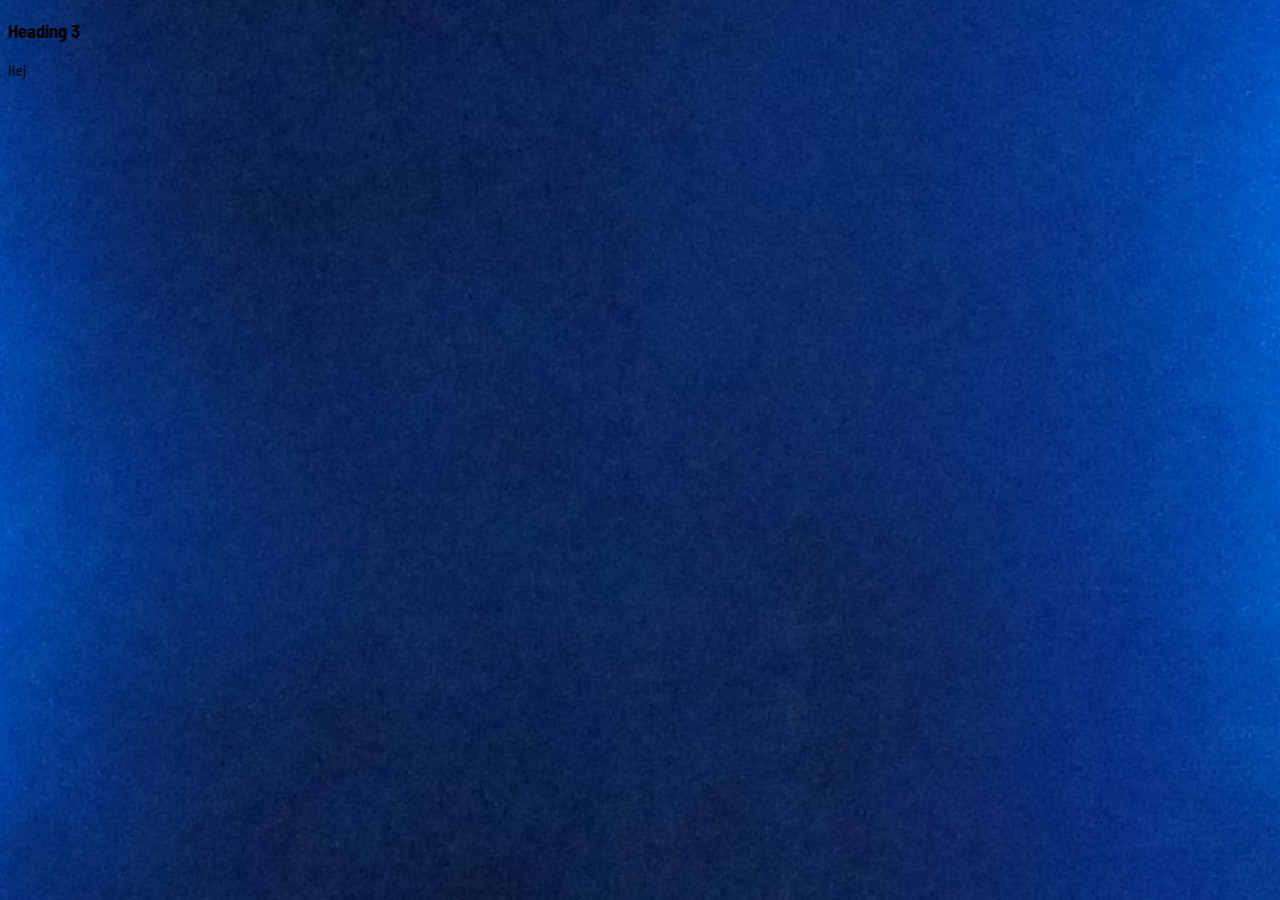
==== Index.html @ f5576ac7 "First Commit" ====
<!DOCTYPE html>
<html>
    <head>
        <meta charset="UTF-8">
        <title>Lana Del Rey</title>
        <link rel="stylesheet" href="styles.css">
    </head>
    <body>
        <h3>Heading 3</h3>
        <p>Hej</p>
    </body>
</html>
---- styles.css ----
/* Fonts */
/* Font-faces */
@font-face {
    font-family: "Bungee Shade";
    src: url(./Assets/Fonts/Bungee/BungeeShade-Regular.ttf);
}

@font-face {
    font-family: "Bungee outline";
    src: url(./Assets/Fonts/Bungee/BungeeShade-Regular.ttf);
}

@font-face {
    font-family: "Barlow condensed";
    src: url(./Assets/Fonts/Barlow/BarlowCondensed-Regular.ttf);
}

@font-face {
    font-family: "Barlow SeminCondensed";
    src: url(./Assets/Fonts/Barlow/BarlowSemiCondensed-Bold.ttf);
}
/* Font formatting */
h1 {
    font-family: "Bungee Shade";
}

h2 {
    font-family: "Bungee outline";
}

h3 {
    font-family: "Barlow SeminCondensed";
}

p {
    font-family: "Barlow condensed";
}

/* body elements */
body {
    background-image: url(./Assets/Images/bg.jpg);
}
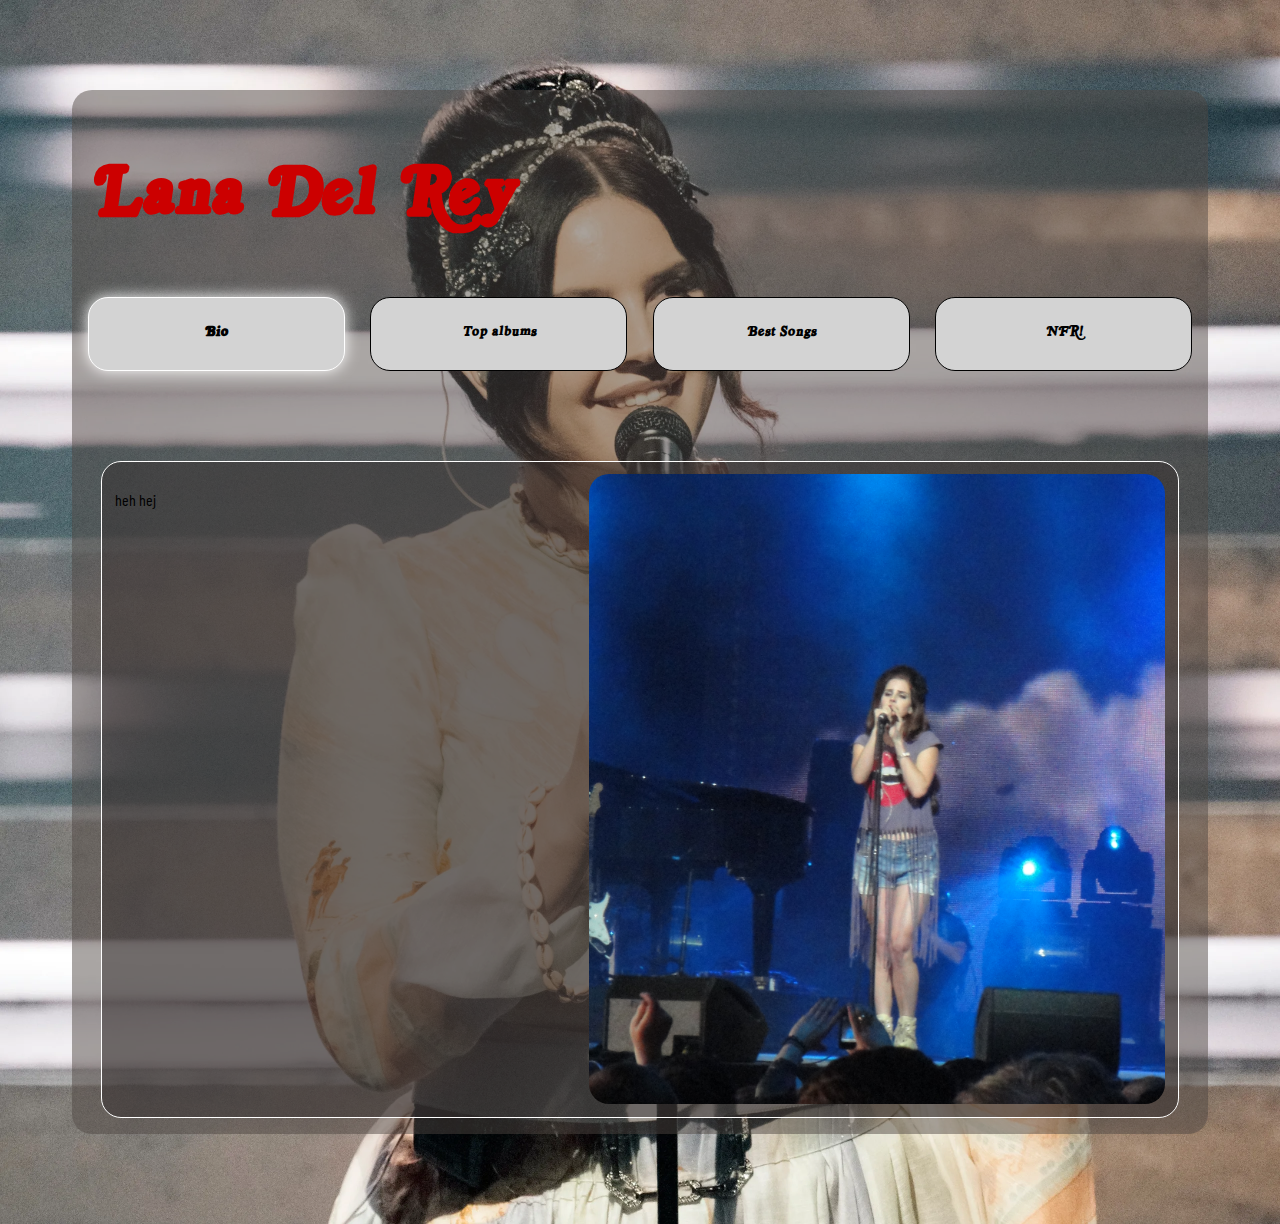
==== commit de142e59: "Images and containers added." ====
--- a/Index.html
+++ b/Index.html
@@ -6,7 +6,17 @@
         <link rel="stylesheet" href="styles.css">
     </head>
     <body>
-        <h3>Heading 3</h3>
-        <p>Hej</p>
+        <header> <h1> Lana Del Rey</h1>
+        <div class="navparent">
+            <a href="Index.html"><div id="activebutton">Bio</div></a>
+            <a href="google.com"><nav>Top albums</nav></a>
+            <a href=""><nav>Best Songs</nav></a>
+            <a href=""><nav>NFR!</nav></a>
+        </div>
+        <main> 
+            <p> heh hej</p>
+            <img class="imgcontainer" src="./Assets/Images/bg.jpg">
+        </main>
+    </header>
     </body>
 </html>--- a/styles.css
+++ b/styles.css
@@ -1,8 +1,8 @@
 /* Fonts */
 /* Font-faces */
 @font-face {
-    font-family: "Bungee Shade";
-    src: url(./Assets/Fonts/Bungee/BungeeShade-Regular.ttf);
+   font-family: "Royal Acid";
+   src: url(./Assets/Fonts/RoyalAcid/Royalacid.ttf); 
 }
 
 @font-face {
@@ -19,9 +19,13 @@
     font-family: "Barlow SeminCondensed";
     src: url(./Assets/Fonts/Barlow/BarlowSemiCondensed-Bold.ttf);
 }
+
 /* Font formatting */
 h1 {
-    font-family: "Bungee Shade";
+    font-family: "Royal Acid";
+    font-size: 75px;
+    color: #CC0000;
+    display: block;
 }
 
 h2 {
@@ -38,5 +42,90 @@
 
 /* body elements */
 body {
-    background-image: url(./Assets/Images/bg.jpg);
+    background-image: url(./Assets/Images/bg2.webp);
+    background-size: cover;
+}
+
+header {
+    
+    background-color: rgba(79, 70, 67, 0.483);
+    margin: 10vh 5vw;
+    border-radius: 20px;
+    padding: 1rem;
+}
+
+/* Navigationsfält */
+.navparent {
+    display: grid;
+    grid-auto-flow: column;
+    grid-auto-columns: 1fr;
+    gap: 2vw;
+}
+
+nav {
+    background-color: lightgrey;
+    padding: 2vw;
+    border-radius:20px;
+    border:1px solid black;
+    text-align: center;
+    font-family: "Royal Acid";
+    font-size: 1rem;
+    margin-bottom: 10vh;
+}
+
+#activebutton {
+    background-color: lightgrey;
+    padding: 2vw;
+    border-radius:20px;
+    border:1px solid white;
+    text-align: center;  
+    font-weight: bold;
+    box-shadow: 0 0 15px white;
+    font-family: "Royal Acid";
+    font-size: 1rem;   
+}
+
+main {
+    margin: 0 1vw;
+    background-color: rgba(49, 44, 43, 0.483);
+    padding: 1vw;
+    border: 1px solid white;
+    border-radius: 20px;
+    display: grid;
+    grid-template-columns:  2fr 1fr;
+    grid-auto-flow: column;
+}
+
+a {
+    text-decoration: none;
+    color: black;
+}
+
+/* containers */
+.imgcontainer {
+    height: 70vh;
+    width: 45vw;
+    border-radius: 20px;;
+    display: grid;
+    justify-content: right;
+    object-fit: cover;
+}
+
+/* Hover */ 
+nav:hover {
+    background-color: black;
+    color: white;
+}
+
+.imgcontainer:hover {
+    content: url(./Assets/Images/bg2.webp);
+    
+}
+
+/* Media queries */
+@media (max-width:500px) {
+    body {
+        background-image: url(./Assets/Images/bg.jpg);
+        background-size: cover;
+    }
 }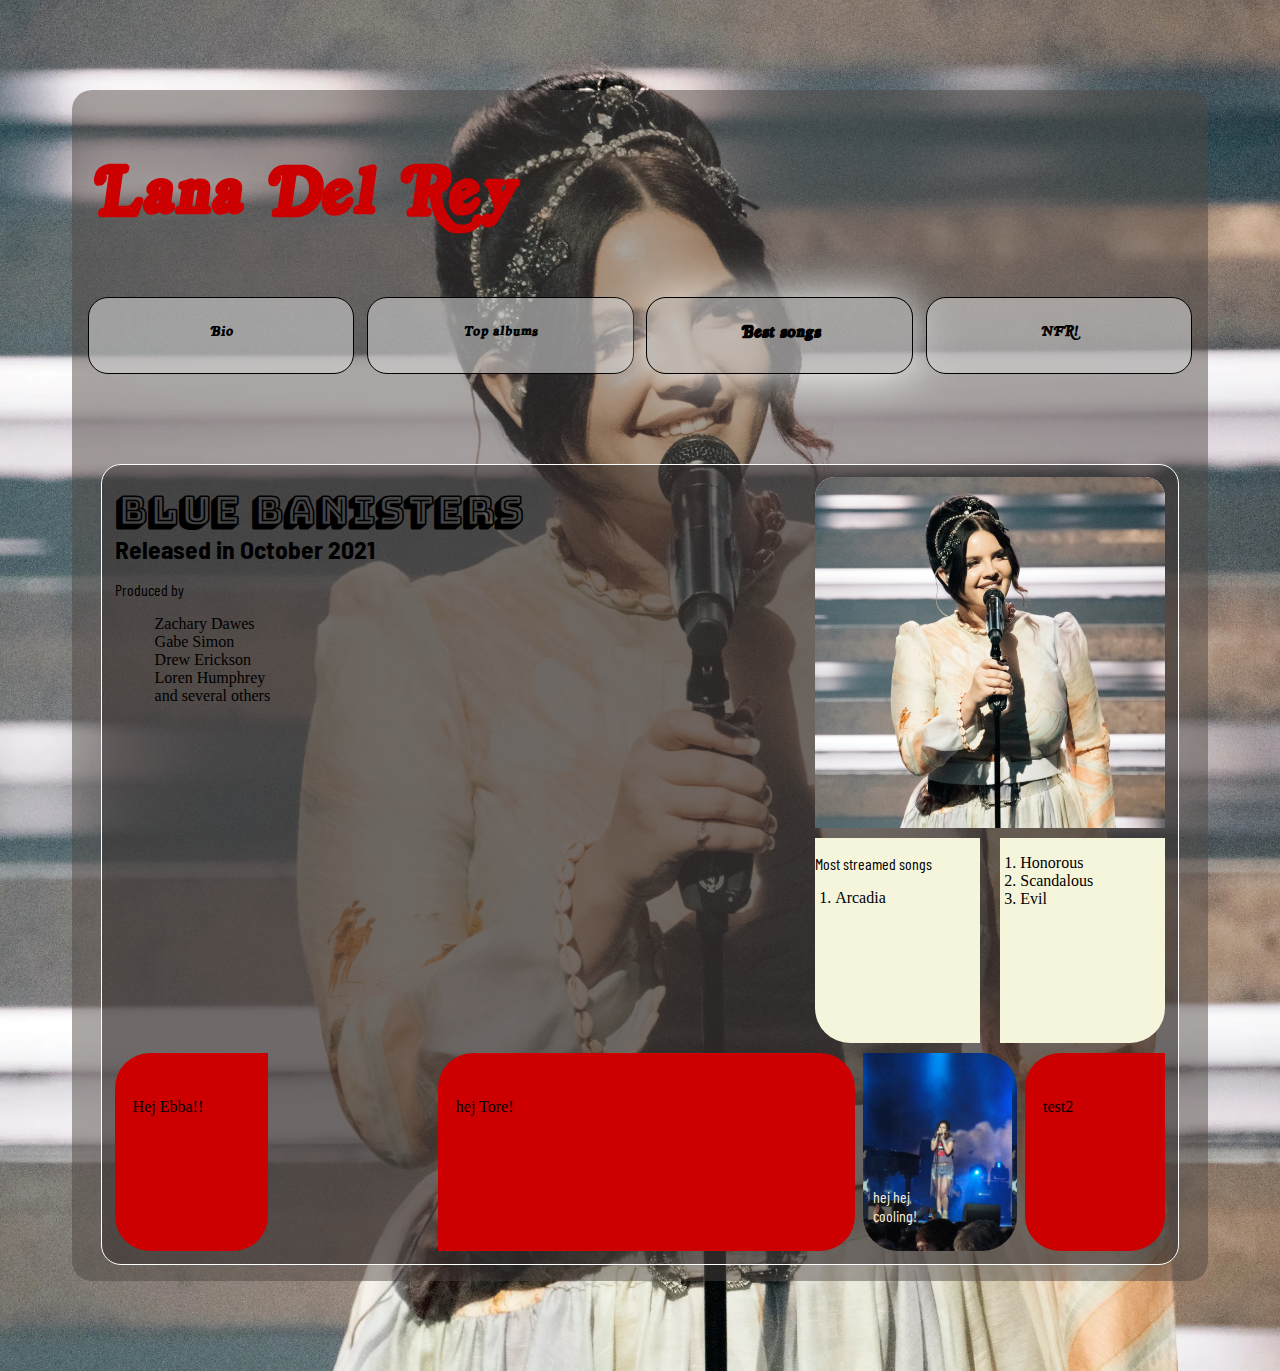
==== commit 357089ca: "v0.2" ====
--- a/Index.html
+++ b/Index.html
@@ -7,15 +7,50 @@
     </head>
     <body>
         <header> <h1> Lana Del Rey</h1>
-        <div class="navparent">
-            <a href="Index.html"><div id="activebutton">Bio</div></a>
-            <a href="google.com"><nav>Top albums</nav></a>
-            <a href=""><nav>Best Songs</nav></a>
-            <a href=""><nav>NFR!</nav></a>
-        </div>
+        <nav>
+            <a href="Index.html">Bio</a>
+            <a href="google.com">Top albums</a>
+            <div>Best songs</div>
+            <a href="">NFR!</a>
+        </nav>
         <main> 
-            <p> heh hej</p>
-            <img class="imgcontainer" src="./Assets/Images/bg.jpg">
+            <article>
+                <div>
+                    <h2>BLUE BANISTERS</h2>
+                    <h3>Released in October 2021</h3>
+                    <p>Produced by
+                        <ul>
+                            <li>Zachary Dawes</li>
+                            <li>Gabe Simon</li>
+                            <li>Drew Erickson</li>
+                            <li>Loren Humphrey</li>
+                            <li>and several others</li>
+                        </ul>
+                    </p>
+                </div>
+                <img src="./Assets/Images/BB_cover.webp" alt="Cover art for blue banisters">
+                <img src="./Assets/Images/bg2.webp" alt="Lana Del Ret">
+                <div><p>Most streamed songs</p>
+                    <ol>
+                        <li>Arcadia</li>
+                    </ol>
+                </div>
+                <div>
+                    <ol>
+                        <li>Honorous</li>
+                        <li>Scandalous</li>
+                        <li>Evil</li>
+                    </ol>
+                </div>
+            </article>
+            <aside>
+                <div>Hej Ebba!!</div>
+                <div>hej Tore!</div>
+                <div>
+                    <div><p>hej hej </br> cooling!</p></div>
+                </div>
+                <div>test2</div>
+            </aside>
         </main>
     </header>
     </body>
--- a/styles.css
+++ b/styles.css
@@ -1,3 +1,6 @@
+* {
+    box-sizing: border-box;
+}
 /* Fonts */
 /* Font-faces */
 @font-face {
@@ -25,26 +28,35 @@
     font-family: "Royal Acid";
     font-size: 75px;
     color: #CC0000;
-    display: block;
 }
 
 h2 {
     font-family: "Bungee outline";
+    font-size: 3vw;
+    margin:0;
 }
 
 h3 {
     font-family: "Barlow SeminCondensed";
+    margin: 0;
+    font-size: 2vw;
 }
 
 p {
     font-family: "Barlow condensed";
+    font-size: 1,5vw;
 }
 
 /* body elements */
+a {
+    text-decoration: none;
+    color: black;
+}
+
 body {
     background-image: url(./Assets/Images/bg2.webp);
     background-size: cover;
-}
+    }
 
 header {
     
@@ -53,17 +65,15 @@
     border-radius: 20px;
     padding: 1rem;
 }
-
 /* Navigationsfält */
-.navparent {
-    display: grid;
-    grid-auto-flow: column;
-    grid-auto-columns: 1fr;
-    gap: 2vw;
-}
-
 nav {
-    background-color: lightgrey;
+    display: flex;
+    gap: 1vw;
+}
+
+nav a {
+    flex: 1 0 0;
+    background-color: rgba(211, 211, 211, 0.58);
     padding: 2vw;
     border-radius:20px;
     border:1px solid black;
@@ -71,55 +81,152 @@
     font-family: "Royal Acid";
     font-size: 1rem;
     margin-bottom: 10vh;
-}
-
-#activebutton {
-    background-color: lightgrey;
+} 
+
+nav div {
+    box-shadow: 0 0 50px white;
+    flex: 1 0 0;
+    background-color: rgba(211, 211, 211, 0.58);
     padding: 2vw;
     border-radius:20px;
-    border:1px solid white;
-    text-align: center;  
-    font-weight: bold;
-    box-shadow: 0 0 15px white;
+    border:1px solid black;
+    text-align: center;
     font-family: "Royal Acid";
-    font-size: 1rem;   
-}
-
+    font-size: 1.2em;
+    font-weight: bolder;
+    margin-bottom: 10vh;
+}
+/* Main */
 main {
     margin: 0 1vw;
     background-color: rgba(49, 44, 43, 0.483);
     padding: 1vw;
     border: 1px solid white;
     border-radius: 20px;
+    
+}
+
+article {
     display: grid;
-    grid-template-columns:  2fr 1fr;
-    grid-auto-flow: column;
-}
-
-a {
-    text-decoration: none;
-    color: black;
-}
-
-/* containers */
-.imgcontainer {
-    height: 70vh;
-    width: 45vw;
-    border-radius: 20px;;
+    grid-template-columns: repeat(12, 1fr);
+    grid-template-rows: 1fr 25vh;
+}
+
+
+article img {
+    border-radius: 20px 20px 0px 0px;
+    grid-row-start: 1;
+    grid-column: 9 / span 4 ;
+    width: 100%;
+
+    transition: opacity 0.5s ease-in-out;
+}
+
+article img:hover {
+    opacity: 0;
+}
+
+article div:nth-of-type(1) {
+    grid-row: 1;
+    grid-column: 1 / 8;
+    padding-top: 10px;
+    list-style: none;
+}
+
+article div:nth-of-type(1) li{
+    list-style: none;
+}
+
+
+article div:nth-of-type(2) {
+    background-color: beige;
+    grid-row: 2;
+    grid-column: 9 / span 2;
+    border-radius: 0px 0px 0px 35px;
+    margin-top: 10px;
+    margin-right: 10px;
+    margin-bottom: 10px;
+}
+
+article div:nth-of-type(3) {
+    background-color: beige;
+    grid-row: 2;
+    grid-column: 11/14;
+    margin-top: 10px;
+    border-radius: 0px 0px 35px 0px;
+    margin-left: 10px;
+    margin-bottom: 10px;
+}
+
+article div:nth-of-type(5) {
+    background-color: orange;
+    grid-row: 3;
+    grid-column: 1 / span 2;
+    border-radius: 0 35px 35px 35px;
+    
+}
+
+article ol {
+    padding-left: 20px;
+    display:block;
+    overflow: hidden;
+}
+
+/* Aside */
+Aside {
     display: grid;
-    justify-content: right;
-    object-fit: cover;
+    grid-template-rows: 22vh;
+    grid-template-columns: 12vw 12vw 20vw 12vw 12vw;
+    grid-gap: 8px;
+}
+
+aside div {
+    padding: 5vh 2vh;
+    overflow: hidden;
+}
+
+/* aside */
+aside>div{
+    grid-column: 1;
+    background-color: #CC0000;
+    border-radius: 35px 0 35px 35px;
+}
+
+aside>div>div {
+    padding:0;
+    overflow: hidden;
+}
+
+aside div:nth-of-type(2) {
+    grid-column: 3 / span 2;
+    background-color: #CC0000;
+    border-radius: 35px 35px 35px 0;
+}
+
+aside div:nth-child(3) {
+    grid-column: 5;
+    background-image: url(./Assets/Images/bg.jpg);
+    background-size: contain;
+    border-radius: 0 35px 35px 35px;
+    color: antiquewhite;
+    display: flex;
+    padding: 10px;
+}
+
+aside div div {
+    align-self: flex-end;
+}
+
+aside div:nth-child(4) {
+    grid-column: 6;
+    background-color: #CC0000;
 }
 
 /* Hover */ 
-nav:hover {
+
+nav a:hover {
     background-color: black;
     color: white;
-}
-
-.imgcontainer:hover {
-    content: url(./Assets/Images/bg2.webp);
-    
 }
 
 /* Media queries */
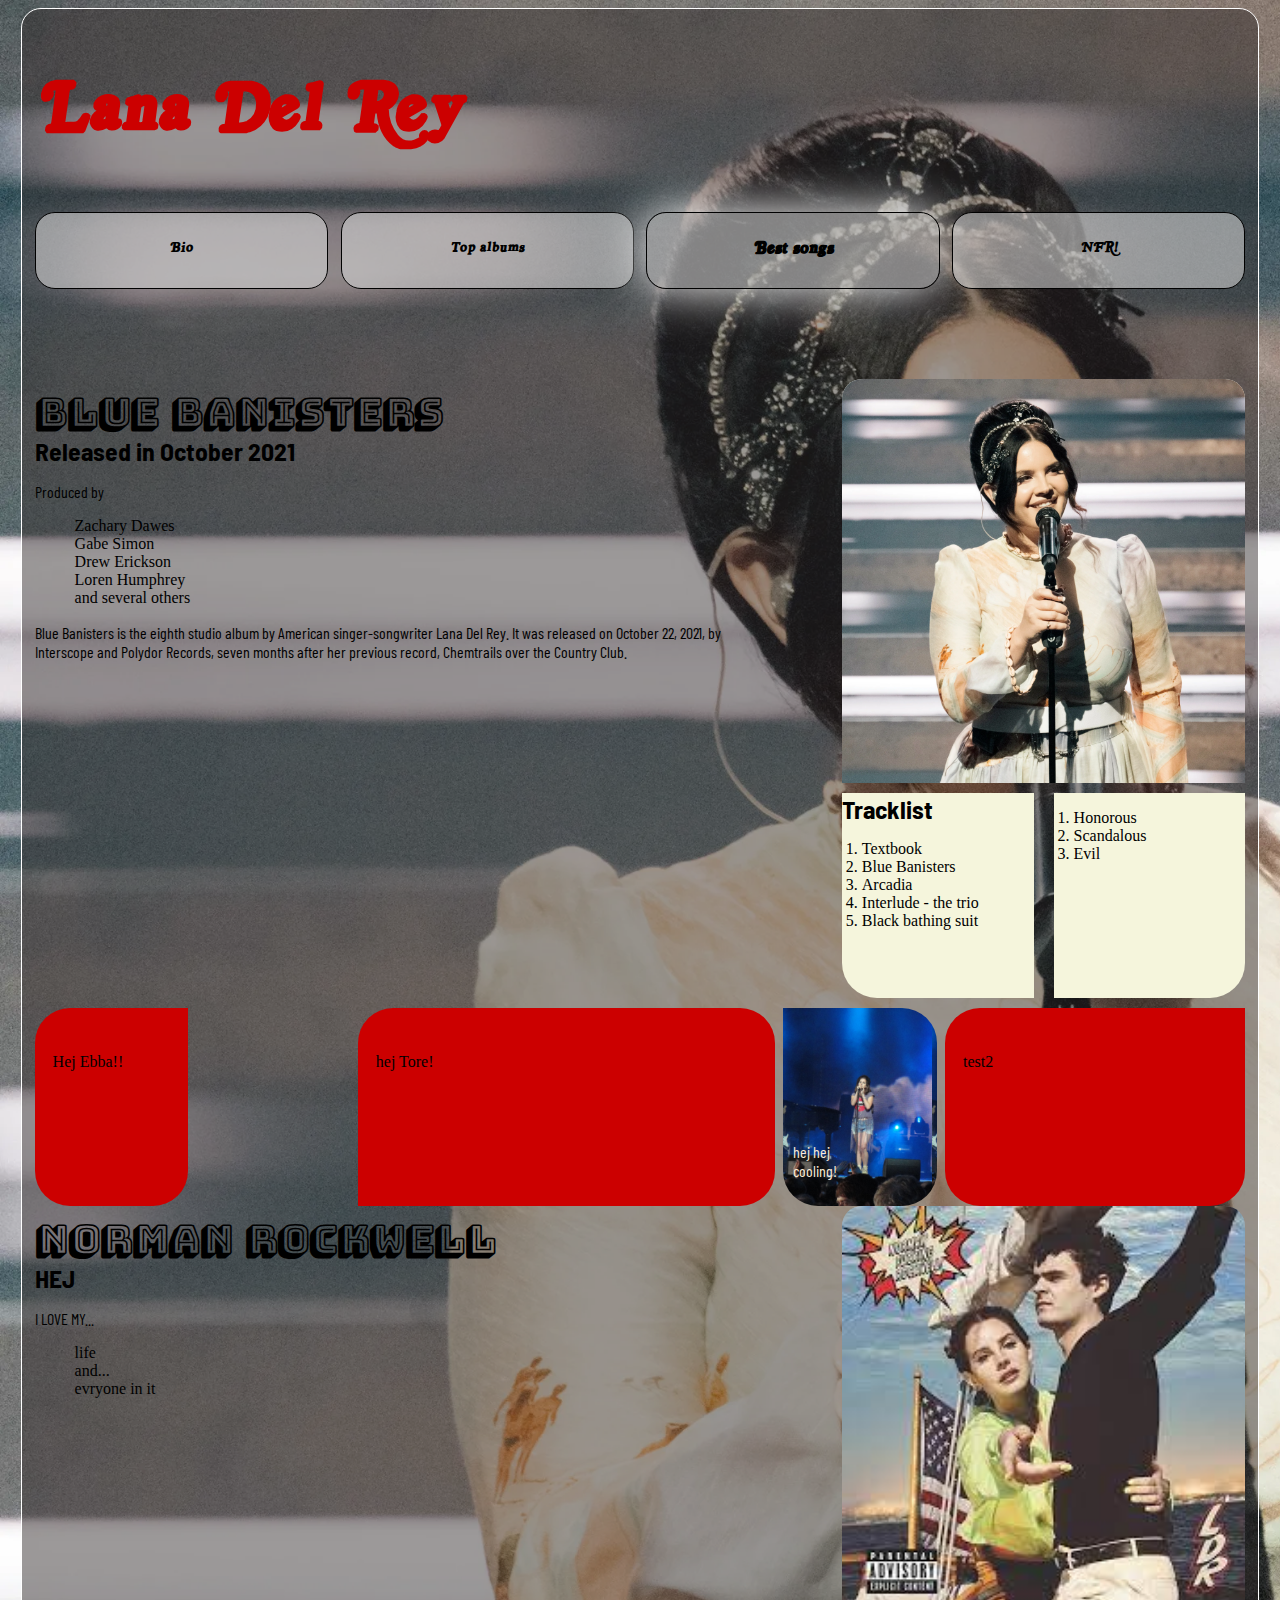
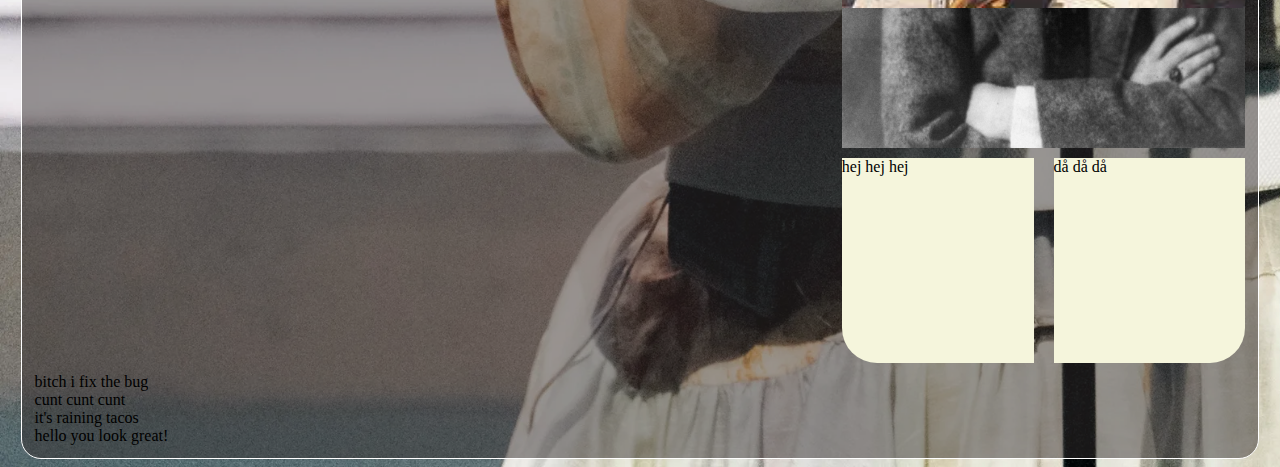
==== commit 44f0b397: "v0.3" ====
--- a/Index.html
+++ b/Index.html
@@ -6,19 +6,19 @@
         <link rel="stylesheet" href="styles.css">
     </head>
     <body>
-        <header> <h1> Lana Del Rey</h1>
+        <main> <h1> Lana Del Rey</h1>
         <nav>
             <a href="Index.html">Bio</a>
             <a href="google.com">Top albums</a>
             <div>Best songs</div>
             <a href="">NFR!</a>
         </nav>
-        <main> 
+        <div class="container"> 
             <article>
                 <div>
                     <h2>BLUE BANISTERS</h2>
                     <h3>Released in October 2021</h3>
-                    <p>Produced by
+                    <p>Produced by</p>
                         <ul>
                             <li>Zachary Dawes</li>
                             <li>Gabe Simon</li>
@@ -26,16 +26,20 @@
                             <li>Loren Humphrey</li>
                             <li>and several others</li>
                         </ul>
-                    </p>
+                    <p>Blue Banisters is the eighth studio album by American singer-songwriter Lana Del Rey. It was released on October 22, 2021, by Interscope and Polydor Records, seven months after her previous record, Chemtrails over the Country Club. </p>
                 </div>
                 <img src="./Assets/Images/BB_cover.webp" alt="Cover art for blue banisters">
                 <img src="./Assets/Images/bg2.webp" alt="Lana Del Ret">
-                <div><p>Most streamed songs</p>
+                <div class="beige"><h3>Tracklist</h3>
                     <ol>
+                        <li>Textbook</li>
+                        <li>Blue Banisters</li>
                         <li>Arcadia</li>
+                        <li>Interlude - the trio</li>
+                        <li>Black bathing suit</li>
                     </ol>
                 </div>
-                <div>
+                <div class="beige">
                     <ol>
                         <li>Honorous</li>
                         <li>Scandalous</li>
@@ -44,14 +48,39 @@
                 </div>
             </article>
             <aside>
-                <div>Hej Ebba!!</div>
-                <div>hej Tore!</div>
+                <div class="red">Hej Ebba!!</div>
+                <div class="red">hej Tore!</div>
                 <div>
                     <div><p>hej hej </br> cooling!</p></div>
                 </div>
-                <div>test2</div>
+                <div class="red">test2</div>
             </aside>
+        </div>
+                <div class="container">
+                    <article>
+                            <div>
+                                <h2>Norman Rockwell</h2>
+                                <h3>HEJ</h3>
+                                <p>I LOVE MY...</p>
+                                <ul>
+                                    <li>life</li>
+                                    <li>and...</li>
+                                    <li>evryone in it</li>
+                                </ul>
+                            </div> 
+                            <img src="./Assets/Images/norman rockwell.jpg" alt="norman rockwell">
+                            <img src="./Assets/Images/NFR.jpg" alt="Norman fucking Rockwell cover art">
+                            <div class="red">hej hej hej</div>
+                            <div class="beige">då då då</div>
+                    </article>
+                    <div id="second">
+                        <div class="red">bitch i fix the bug</div>
+                        <div class="orange">cunt cunt cunt</div>
+                        <div class="red">it's raining tacos</div>
+                        <div class="orange">hello you look great!</div>
+                    </div>
+                </div>
+             </div>
         </main>
-    </header>
     </body>
 </html>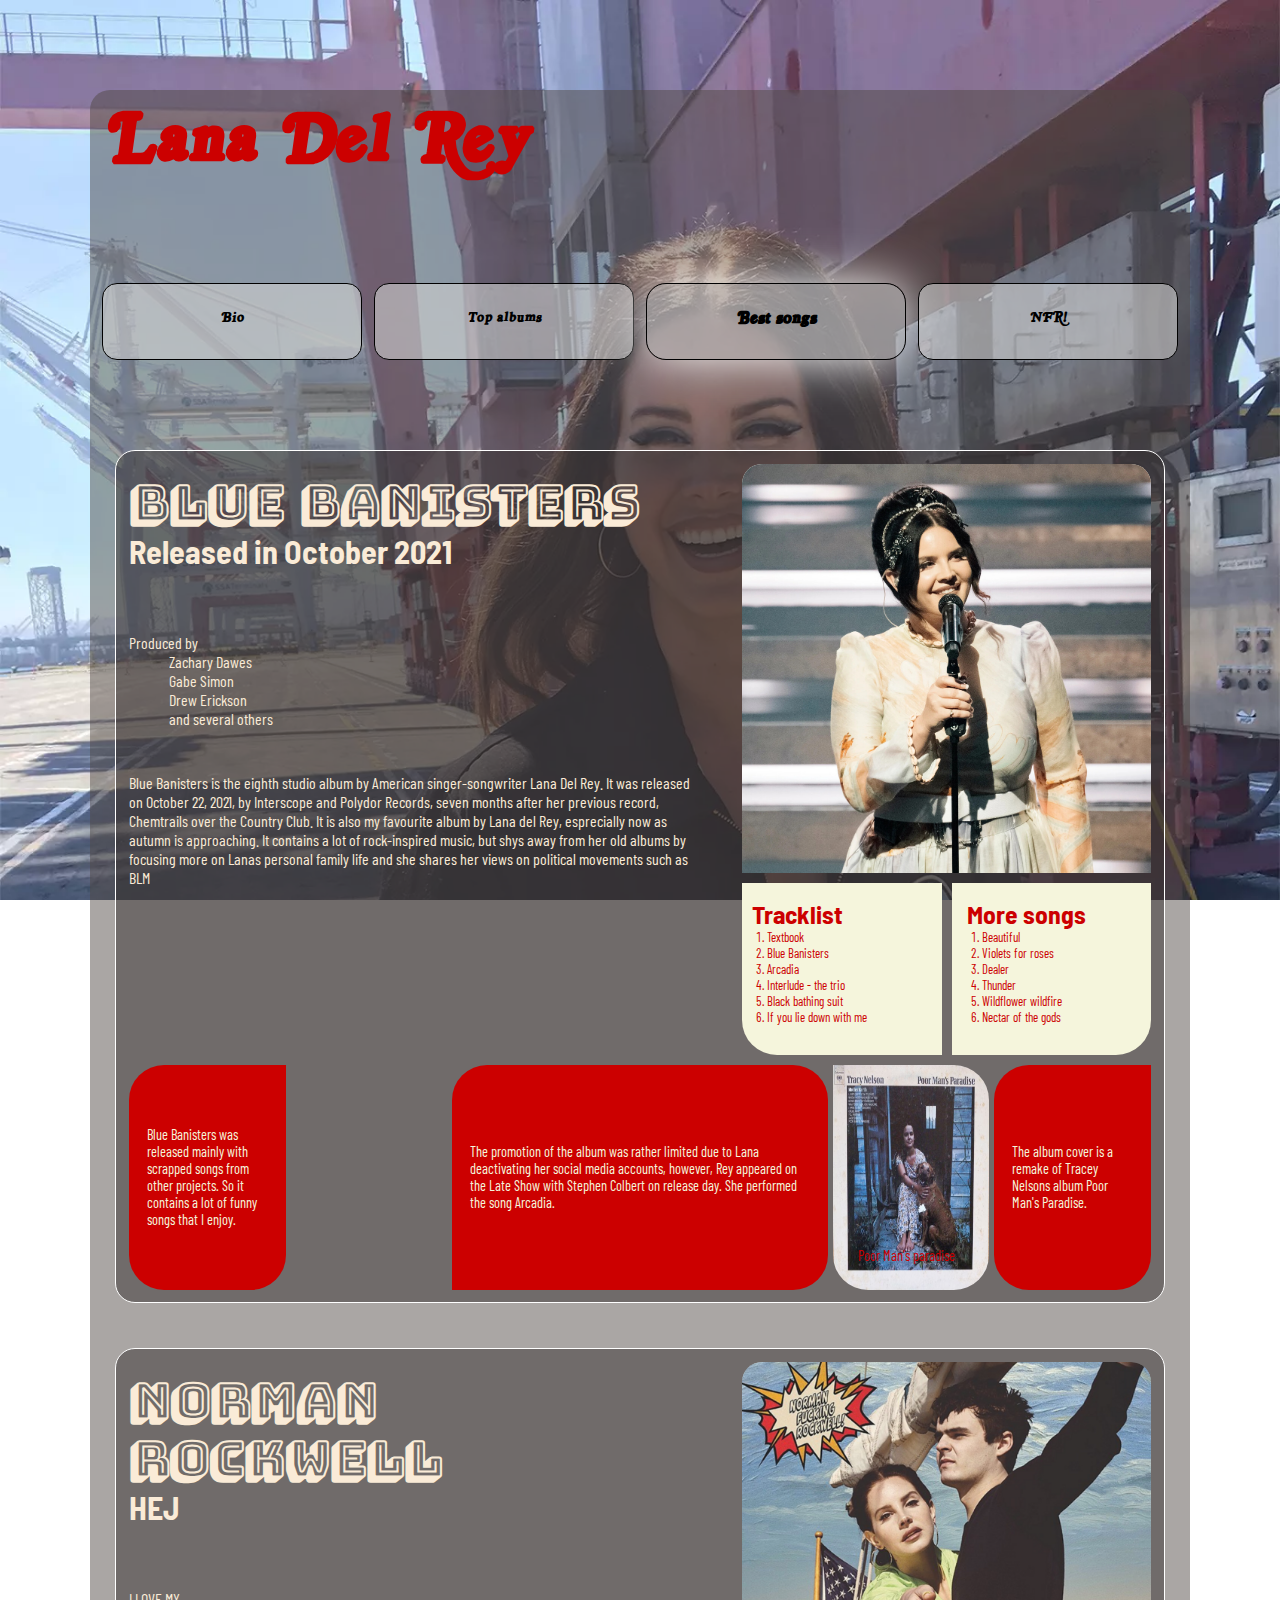
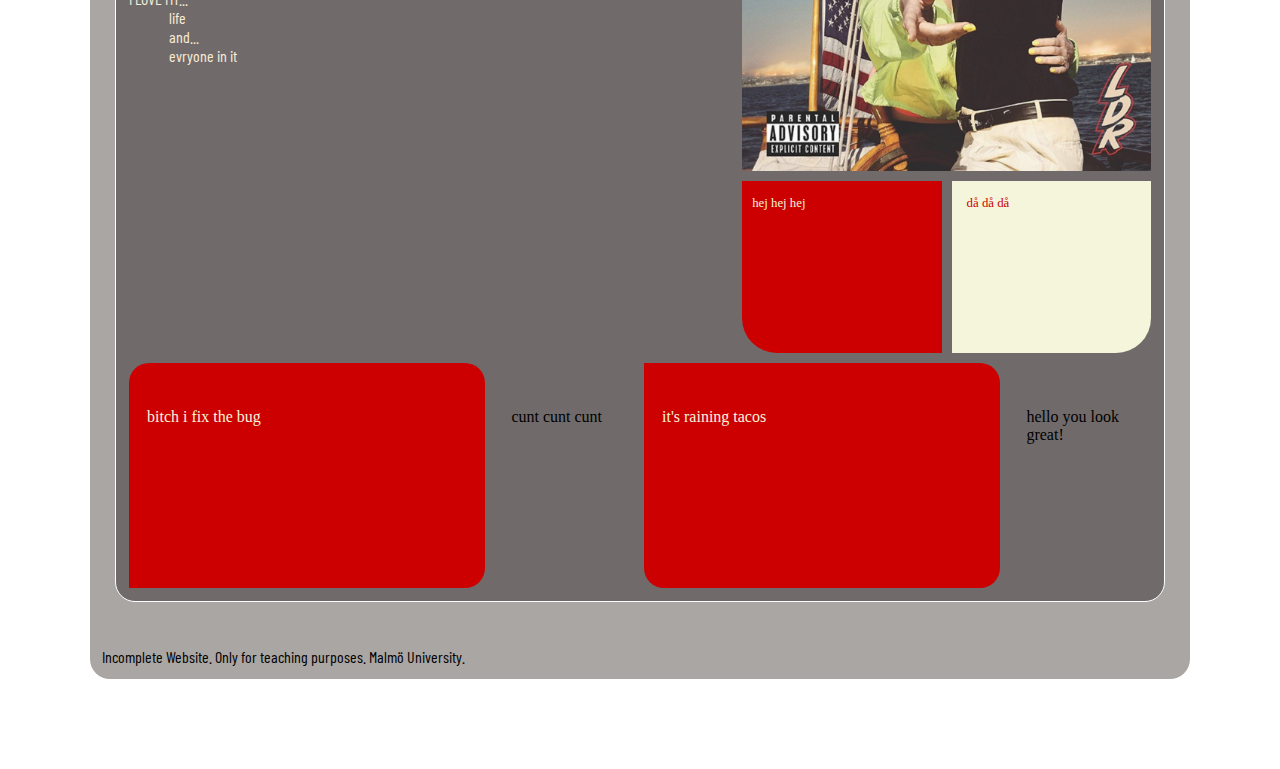
==== commit 3e7d3dac: "v0.4" ====
--- a/Index.html
+++ b/Index.html
@@ -3,7 +3,10 @@
     <head>
         <meta charset="UTF-8">
         <title>Lana Del Rey</title>
-        <link rel="stylesheet" href="styles.css">
+        <link rel="stylesheet" href="common.css">
+        <link rel="stylesheet" href="desktop.css" media="(min-width: 501px)">
+        <link rel="stylesheet" href="mobile.css" media="(max-width:500px)">
+       
     </head>
     <body>
         <main> <h1> Lana Del Rey</h1>
@@ -23,13 +26,12 @@
                             <li>Zachary Dawes</li>
                             <li>Gabe Simon</li>
                             <li>Drew Erickson</li>
-                            <li>Loren Humphrey</li>
                             <li>and several others</li>
                         </ul>
-                    <p>Blue Banisters is the eighth studio album by American singer-songwriter Lana Del Rey. It was released on October 22, 2021, by Interscope and Polydor Records, seven months after her previous record, Chemtrails over the Country Club. </p>
+                    <p>Blue Banisters is the eighth studio album by American singer-songwriter Lana Del Rey. It was released on October 22, 2021, by Interscope and Polydor Records, seven months after her previous record, Chemtrails over the Country Club. It is also my favourite album by Lana del Rey, esprecially now as autumn is approaching. It contains a lot of rock-inspired music, but shys away from her old albums by focusing more on Lanas personal family life and she shares her views on political movements such as BLM</p>
                 </div>
-                <img src="./Assets/Images/BB_cover.webp" alt="Cover art for blue banisters">
-                <img src="./Assets/Images/bg2.webp" alt="Lana Del Ret">
+                <img src="./Assets/Images/Croppedbb.jpg" alt="Cover art for blue banisters">
+                <img src="./Assets/Images/Croppedbg2(1).jpg" alt="Lana Del Ret">
                 <div class="beige"><h3>Tracklist</h3>
                     <ol>
                         <li>Textbook</li>
@@ -37,41 +39,44 @@
                         <li>Arcadia</li>
                         <li>Interlude - the trio</li>
                         <li>Black bathing suit</li>
+                        <li>If you lie down with me</li>
                     </ol>
                 </div>
                 <div class="beige">
+                    <h3>More songs</h3>
                     <ol>
-                        <li>Honorous</li>
-                        <li>Scandalous</li>
-                        <li>Evil</li>
+                       <li>Beautiful</li>
+                       <li>Violets for roses</li>
+                       <li>Dealer</li>
+                       <li>Thunder</li>
+                       <li>Wildflower wildfire</li>
+                       <li>Nectar of the gods</li>
                     </ol>
                 </div>
             </article>
             <aside>
-                <div class="red">Hej Ebba!!</div>
-                <div class="red">hej Tore!</div>
-                <div>
-                    <div><p>hej hej </br> cooling!</p></div>
-                </div>
-                <div class="red">test2</div>
+                <div class="red"><p>Blue Banisters was released mainly with scrapped songs from other projects. So it contains a lot of funny songs that I enjoy.</p></div>
+                <div class="red"><p>The promotion of the album was rather limited due to Lana deactivating her social media accounts, however, Rey appeared on the Late Show with Stephen Colbert on release day. She performed the song Arcadia.</p></div>
+                <div><p>Poor Man's paradise</p></div>
+                <div class="red"><p>The album cover is a remake of Tracey Nelsons album Poor Man's Paradise.</p></div>
             </aside>
         </div>
-                <div class="container">
-                    <article>
-                            <div>
-                                <h2>Norman Rockwell</h2>
-                                <h3>HEJ</h3>
-                                <p>I LOVE MY...</p>
-                                <ul>
-                                    <li>life</li>
-                                    <li>and...</li>
-                                    <li>evryone in it</li>
-                                </ul>
-                            </div> 
-                            <img src="./Assets/Images/norman rockwell.jpg" alt="norman rockwell">
-                            <img src="./Assets/Images/NFR.jpg" alt="Norman fucking Rockwell cover art">
-                            <div class="red">hej hej hej</div>
-                            <div class="beige">då då då</div>
+             <div class="container">
+                 <article>
+                        <div>
+                            <h2>Norman Rockwell</h2>
+                            <h3>HEJ</h3>
+                            <p>I LOVE MY...</p>
+                            <ul>
+                                <li>life</li>
+                                <li>and...</li>
+                                <li>evryone in it</li>
+                            </ul>
+                        </div> 
+                        <img src="./Assets/Images/Cropped_Image.png" alt="norman rockwell">
+                        <img src="./Assets/Images/nfr(1).png" alt="Norman fucking Rockwell cover art">
+                        <div class="red">hej hej hej</div>
+                        <div class="beige">då då då</div>
                     </article>
                     <div id="second">
                         <div class="red">bitch i fix the bug</div>
@@ -81,6 +86,7 @@
                     </div>
                 </div>
              </div>
+             <p>Incomplete Website. Only for teaching purposes. Malmö University.</p>
         </main>
     </body>
 </html>--- a/common.css
+++ b/common.css
@@ -0,0 +1,127 @@
+* {
+    box-sizing: border-box;
+    margin: 0;
+}
+@font-face {
+    font-family: "Royal Acid";
+    src: url(./Assets/Fonts/RoyalAcid/Royalacid.ttf); 
+ }
+ 
+ @font-face {
+     font-family: "Bungee outline";
+     src: url(./Assets/Fonts/Bungee/BungeeShade-Regular.ttf);
+ }
+ 
+ @font-face {
+     font-family: "Barlow condensed";
+     src: url(./Assets/Fonts/Barlow/BarlowCondensed-Regular.ttf);
+ }
+ 
+ @font-face {
+     font-family: "Barlow SeminCondensed";
+     src: url(./Assets/Fonts/Barlow/BarlowSemiCondensed-Bold.ttf);
+ }
+ 
+a {
+    text-decoration: none;
+    color: black;
+}
+
+
+aside div p {
+    font-size: 0.9rem;
+}
+
+aside div:nth-of-type(3) p{
+    align-self: end;
+    color:#CC0000;
+}
+
+aside div:nth-of-type(3) {
+    padding: 2vw;
+}
+
+nav {
+    display: flex;
+    gap: 1vw;
+}
+
+nav a {
+    flex: 1 0 0;
+    background-color: rgba(211, 211, 211, 0.58);
+    padding: 2vw;
+    border-radius:15px;
+    border:1px solid black;
+    text-align: center;
+    font-family: "Royal Acid";
+    font-size: 1rem;
+    margin-bottom: 10vh;
+} 
+
+nav a:hover {
+    background-color: black;
+    color: white;
+}
+
+nav div {
+    box-shadow: 0 0 50px white;
+    flex: 1 0 0;
+    background-color: rgba(211, 211, 211, 0.58);
+    padding: 2vw;
+    border-radius:20px;
+    border:1px solid black;
+    text-align: center;
+    font-family: "Royal Acid";
+    font-size: 1.2em;
+    font-weight: bolder;
+    margin-bottom: 10vh;
+}
+
+h1 {
+    margin-top: 0;
+    margin-bottom: 10vh;
+    font-family: "Royal Acid";
+    font-size: 75px;
+    color: #CC0000;
+}
+
+h2 {
+    font-family: "Bungee outline";
+    font-size: 300%;
+    margin:0;
+    color:antiquewhite;
+}
+
+h3 {
+    font-family: "Barlow SeminCondensed";
+    margin: 0;
+    font-size: 2vw;
+    color:antiquewhite;
+}
+
+li {
+    font-family: "barlow condensed";
+}
+
+p {
+    font-family: "Barlow condensed";
+    font-size: 1rem;
+    margin:0;
+}
+.container {
+    margin: 0 1vw 5vh 1vw;
+    background-color: rgba(49, 44, 43, 0.483);
+    padding: 1vw;
+    border: 1px solid white;
+    border-radius: 20px;   
+}
+
+.red{
+    background-color: #CC0000; 
+    color: beige;
+ }
+
+ .beige {
+    background-color: beige;
+    color: #CC0000;
+}
--- a/desktop.css
+++ b/desktop.css
@@ -0,0 +1,206 @@
+
+
+
+
+article {
+    display: grid;
+    grid-template-columns: repeat(15, 1fr);
+    grid-template-rows: 1fr 15vw;
+}
+
+
+article div:nth-of-type(1) {
+    grid-row: 1 / span 2;
+    grid-column: 1 / 10;
+    margin-right:3vw;
+    padding-top: 10px;
+    list-style: none;
+    font-size: 1rem;
+}
+
+article div:nth-of-type(1) h3 {
+    font-size: 200%;
+}
+
+article div:nth-of-type(1) li{
+    list-style: none;
+    font-size: 1rem;
+    color:antiquewhite;
+}
+
+article div:nth-of-type(1) p{
+    font-size: 1rem;
+    padding-top: 7vh;
+    color: antiquewhite;
+}
+
+article div:nth-of-type(1) p:last-child{
+    padding-top: 5vh;
+    padding-bottom: 7vh;
+}
+
+article div:nth-of-type(2) {
+    grid-row: 2;
+    grid-column: 10 / 13;
+    border-radius: 0px 0px 0px 35px;
+    margin-top: 10px;
+    margin-right: 5px;
+    margin-bottom: 10px;
+    padding-left: 10px;
+    padding-top: 15px;
+    font-size: 1vw;
+}
+
+article div:nth-of-type(3) {
+    grid-row: 2;
+    grid-column: 13/16;
+    margin-top: 10px;
+    border-radius: 0px 0px 35px 0px;
+    margin-left: 5px;
+    margin-bottom: 10px;
+    padding-left: 15px;
+    padding-top: 15px;
+    font-size: 1vw;
+}
+
+
+article img {
+    border-radius: 20px 20px 0px 0px;
+    grid-row-start: 1;
+    grid-column: 10 / span 6 ;
+    width: 100%;
+    min-width: 100%;
+    height: 100%;
+    object-fit: cover;
+    transition: opacity 0.5s ease-in-out;
+}
+
+article img:hover {
+    opacity: 0;
+}
+
+article ol {
+    padding-left: 15px;
+    margin:0;
+    overflow: hidden;
+}
+
+article ul {
+    margin:0;
+}
+
+aside {
+    display: grid;
+    grid-template-rows: 25vh;
+    grid-template-columns: 1.25fr 1.25fr 3fr 1.25fr 1.25fr;
+    grid-gap: 5px;
+}
+
+aside>div{
+    grid-column: 1;
+    border-radius: 35px 0 35px 35px;
+    
+}
+
+aside div {
+    padding: 5vh 2vh;
+    overflow: hidden;
+    display: flex;
+    align-items: center;
+}
+
+aside div:nth-of-type(2) {
+    grid-column: 3;
+    border-radius: 35px 35px 35px 0;
+}
+
+aside div:nth-of-type(3) {
+    grid-column: 4;
+    background-image: url(./Assets/Images/PMP.jpg);
+    background-size: 100% 100%;
+    border-radius: 0 35px 35px 35px;
+    color: antiquewhite;
+}
+
+aside div:nth-child(4) {
+    grid-column: 5;
+}
+
+
+
+body {
+    background-image: url(./Assets/Images/port.webp);
+    background-size: cover;
+    background-position-x: 60%;
+    background-attachment: fixed ;
+    }
+
+div .beige h3{
+    color: #CC0000; 
+ }
+ 
+ div .beige li {
+     color: #CC0000;
+ }
+
+h1 {
+    margin-top: 0;
+    margin-bottom: 10vh;
+    font-family: "Royal Acid";
+    font-size: 75px;
+    color: #CC0000;
+}
+
+main {
+    
+    background-color: rgba(79, 70, 67, 0.483);
+    margin: 10vh 7vw;
+    border-radius: 20px;
+    padding: 1vw;
+}
+
+
+
+
+.red{
+    background-color: #CC0000; 
+    color: beige;
+ }
+
+#second {
+    display: grid;
+    grid-template-rows: 25vh;
+    grid-template-columns: 3fr 1.2fr 3fr 1.2fr;
+    grid-gap: 8px;
+}
+
+#second div {
+    padding: 5vh 2vh;
+    overflow: hidden;
+}
+
+#second div:first-child {
+    border-radius: 20px 20px 20px 0;
+    grid-column: 1;
+}
+
+#second div:nth-child(2) {
+    grid-column: 2;
+    border-radius: 0 20px 20px 20px;
+}
+
+#second div:nth-child(3) {
+    grid-column: 3;
+    border-radius: 0 20px 20px 20px;
+}
+
+#second div:nth-child(4) {
+    grid-column: 4;
+    border-radius: 20px 20px 0 20px;
+}
+
+@media (min-width:800px) and (max-width:900px) {
+    article div:nth-child(1) p {
+        font-size: 14px;
+    }
+}
--- a/mobile.css
+++ b/mobile.css
@@ -0,0 +1,121 @@
+
+article {
+    display: grid;
+    grid-template-columns: 1fr 1fr 1fr 1fr;
+    grid-template-rows: 60vh 30vh 1fr;  
+}
+
+article div:nth-of-type(1) {
+    grid-row: 3;
+    grid-column: 1 / 5;
+    margin-right:3vw;
+    padding-top: 10px;
+    list-style: none;
+    font-size: 100%;
+}
+
+article div:nth-of-type(1) h3 {
+    font-size: 200%;
+}
+
+article div:nth-of-type(1) li{
+    list-style: none;
+    font-size: 120%;
+}
+
+article div:nth-of-type(1) p{
+    font-size: 120%;
+    padding-top: 7vh;
+}
+
+article div:nth-of-type(1) p:last-child{
+    padding-top: 5vh;
+}
+
+article div:nth-of-type(2) {
+    grid-row: 2;
+    grid-column: 1/3;
+    border-radius: 0px 0px 0px 35px;
+    margin-top: 10px;
+    margin-right: 5px;
+    margin-bottom: 10px;
+    padding-left: 10px;
+    padding-top: 15px;
+    font-size: 100%;
+}
+
+article div:nth-of-type(3) {
+    grid-row: 2;
+    grid-column: 3/5;
+    margin-top: 10px;
+    border-radius: 0px 0px 35px 0px;
+    margin-left: 5px;
+    margin-bottom: 10px;
+    padding-left: 15px;
+    padding-top: 15px;
+    font-size: 100%;
+}
+
+article img {
+    grid-row: 1;
+    grid-column: 1/5;
+    border-radius: 20px 20px 0px 0px;
+    width: 100%;
+    height: 100%;
+    object-fit: cover;
+    transition: opacity 0.5s ease-in-out;
+}
+
+article img:hover {
+    opacity: 0;
+}
+
+aside {
+    display: grid;
+    grid-template-rows: 30vh 30vh;
+    grid-template-columns: 1fr 1fr 1fr ;
+    grid-gap: 5px;
+}
+
+aside div {
+    padding: 1vh 1vh;
+    overflow: hidden;
+    display: flex;
+    align-items: center;
+}
+
+aside>div{
+    grid-column: 1;
+    border-radius: 35px 0 35px 35px;
+    align-items: center;
+}
+
+aside div:nth-of-type(2) {
+    grid-column: 2 / span 2;
+    border-radius: 35px 35px 35px 0;
+}
+
+aside div:nth-of-type(3) {
+    grid-column: 2;
+    grid-row: 2;
+    background-image: url(./Assets/Images/PMP.jpg);
+    background-size: 100% 100%;
+    border-radius: 0 35px 35px 35px;
+    color: antiquewhite;
+}
+
+aside div:nth-child(4) {
+    grid-column: 3;
+}
+
+body {
+    background-image: url(./Assets/Images/mobbg.jpg);
+    background-size: contain;
+    background-attachment: fixed;
+}
+
+h1{
+    text-align: center;
+    padding-top: 10px;
+}
+ 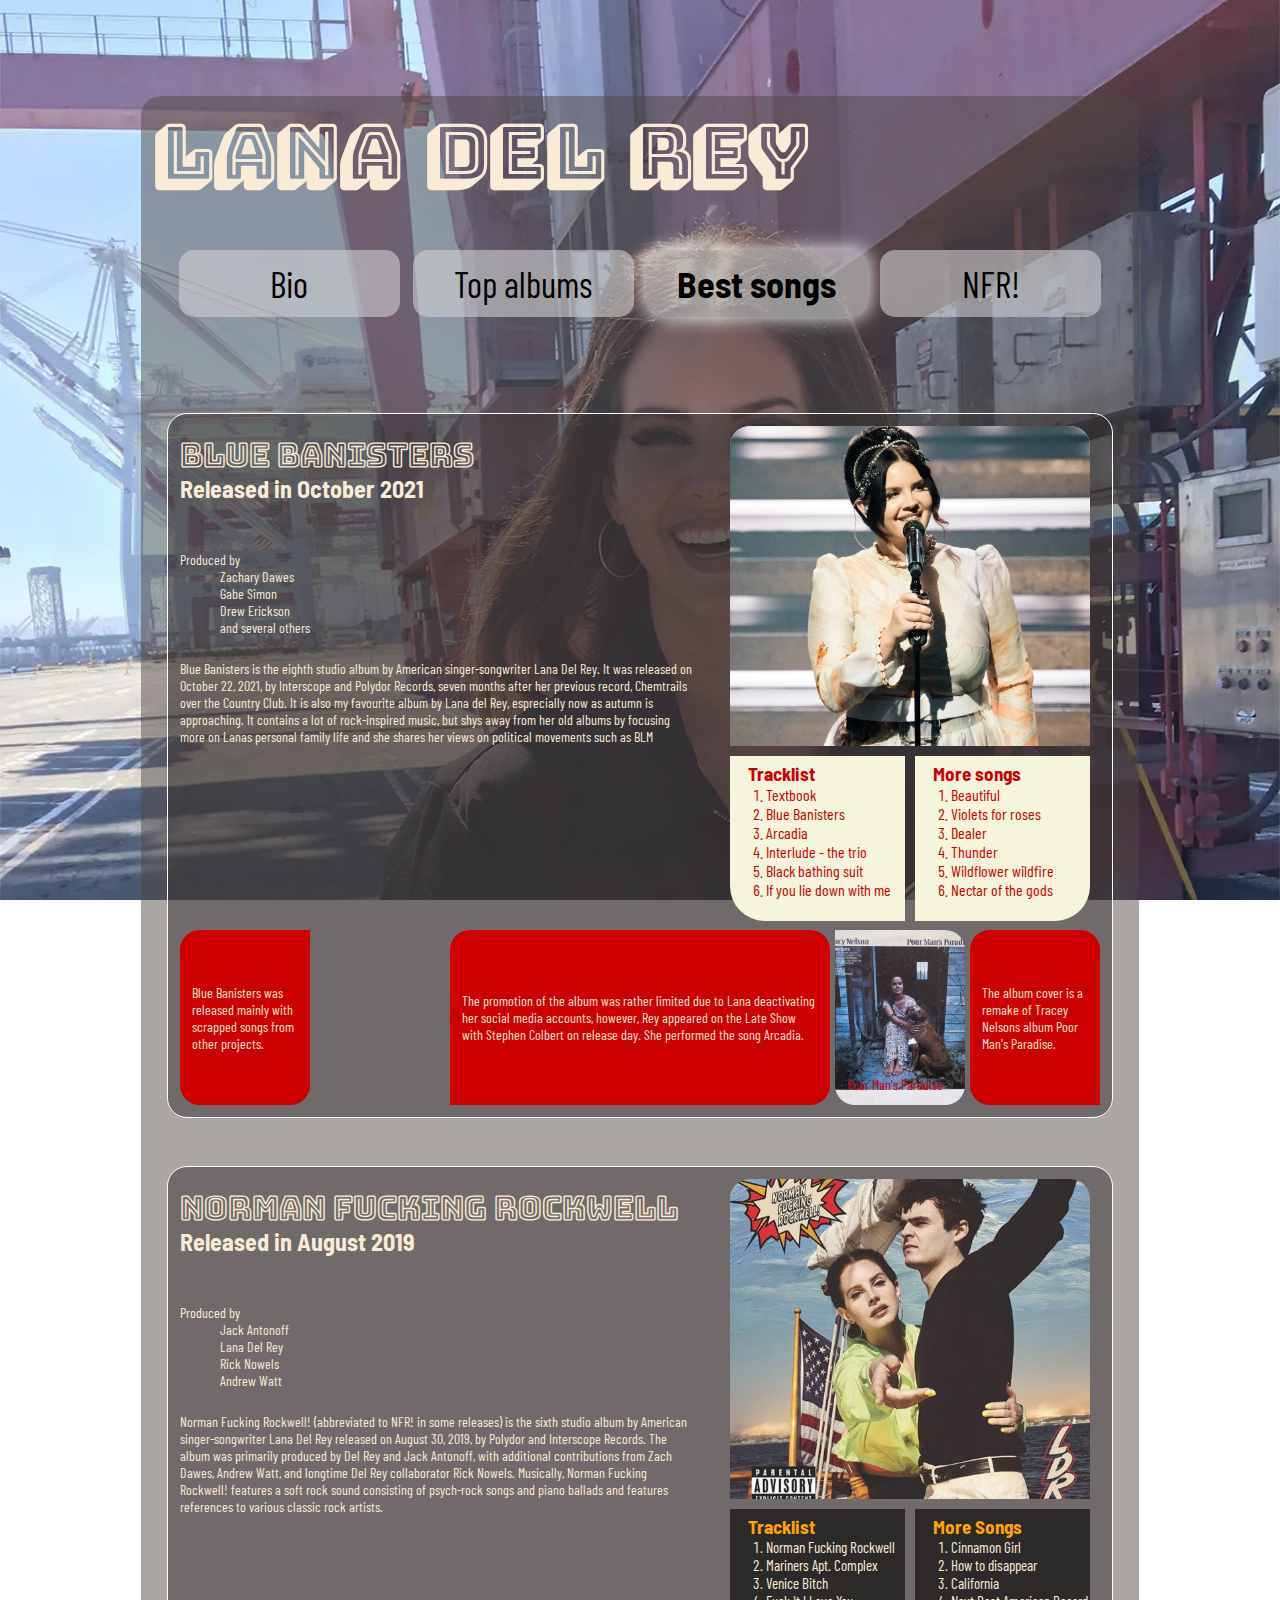
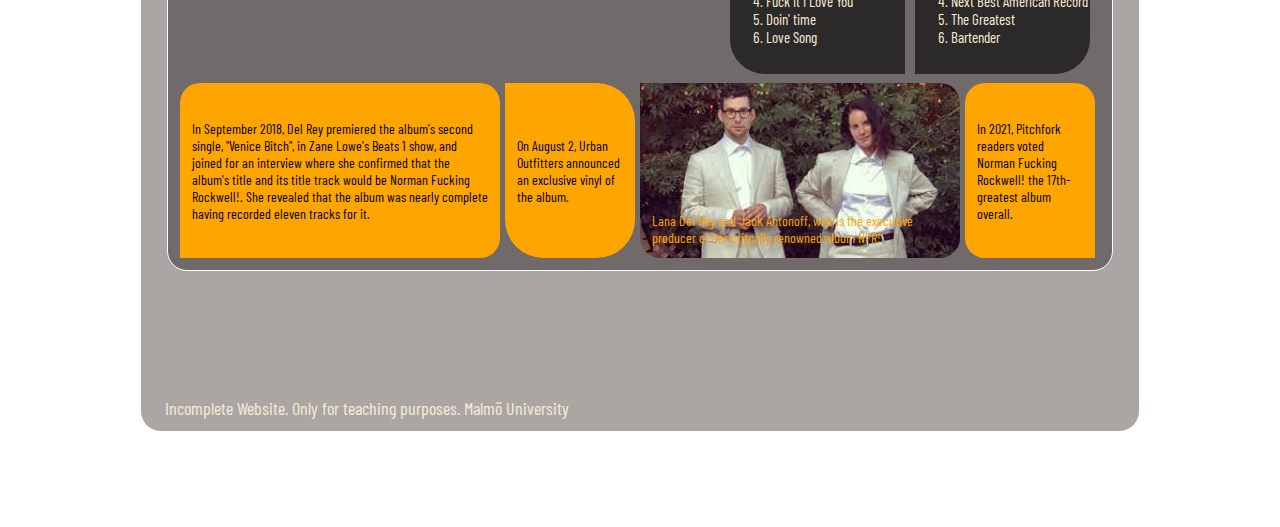
==== commit 5e029114: "v1" ====
--- a/Index.html
+++ b/Index.html
@@ -10,83 +10,107 @@
     </head>
     <body>
         <main> <h1> Lana Del Rey</h1>
-        <nav>
-            <a href="Index.html">Bio</a>
-            <a href="google.com">Top albums</a>
-            <div>Best songs</div>
-            <a href="">NFR!</a>
-        </nav>
-        <div class="container"> 
-            <article>
-                <div>
-                    <h2>BLUE BANISTERS</h2>
-                    <h3>Released in October 2021</h3>
-                    <p>Produced by</p>
+            <nav>
+                <a href="Index.html">Bio</a>
+                <a href="google.com">Top albums</a>
+                <div>Best songs</div>
+                <a href="">NFR!</a>
+            </nav>
+            <div class="container"> 
+                <article>
+                    <div>
+                        <h2>BLUE BANISTERS</h2>
+                        <h3>Released in October 2021</h3>
+                        <p>Produced by</p>
+                            <ul>
+                                <li>Zachary Dawes</li>
+                                <li>Gabe Simon</li>
+                                <li>Drew Erickson</li>
+                                <li>and several others</li>
+                            </ul>
+                        <p>Blue Banisters is the eighth studio album by American singer-songwriter Lana Del Rey. It was released on October 22, 2021, by Interscope and Polydor Records, seven months after her previous record, Chemtrails over the Country Club. It is also my favourite album by Lana del Rey, esprecially now as autumn is approaching. It contains a lot of rock-inspired music, but shys away from her old albums by focusing more on Lanas personal family life and she shares her views on political movements such as BLM</p>
+                    </div>
+                    <img src="./Assets/Images/Croppedbb.jpg" alt="Cover art for blue banisters">
+                    <img src="./Assets/Images/Croppedbg2(1).jpg" alt="Lana Del Ret">
+                    <div class="beige"><h3>Tracklist</h3>
+                        <ol>
+                            <li>Textbook</li>
+                            <li>Blue Banisters</li>
+                            <li>Arcadia</li>
+                            <li>Interlude - the trio</li>
+                            <li>Black bathing suit</li>
+                            <li>If you lie down with me</li>
+                        </ol>
+                    </div>
+                    <div class="beige">
+                        <h3>More songs</h3>
+                        <ol>
+                        <li>Beautiful</li>
+                        <li>Violets for roses</li>
+                        <li>Dealer</li>
+                        <li>Thunder</li>
+                        <li>Wildflower wildfire</li>
+                        <li>Nectar of the gods</li>
+                        </ol>
+                    </div>
+                </article>
+                <aside>
+                    <div class="red"><p>Blue Banisters was released mainly with scrapped songs from other projects.</p></div>
+                    <div class="red"><p>The promotion of the album was rather limited due to Lana deactivating her social media accounts, however, Rey appeared on the Late Show with Stephen Colbert on release day. She performed the song Arcadia.</p></div>
+                    <div><p>Poor Man's Paradise</p></div>
+                    <div class="red"><p>The album cover is a remake of Tracey Nelsons album Poor Man's Paradise.</p></div>
+                </aside>
+            </div>
+            <div class="container">
+                <article>
+                    <div>
+                        <h2>Norman fucking Rockwell</h2>
+                        <h3>Released in August 2019</h3>
+                        <p>Produced by</p>
                         <ul>
-                            <li>Zachary Dawes</li>
-                            <li>Gabe Simon</li>
-                            <li>Drew Erickson</li>
-                            <li>and several others</li>
+                            <li>Jack Antonoff</li>
+                            <li>Lana Del Rey</li>
+                            <li>Rick Nowels</li>
+                            <li>Andrew Watt</li>
                         </ul>
-                    <p>Blue Banisters is the eighth studio album by American singer-songwriter Lana Del Rey. It was released on October 22, 2021, by Interscope and Polydor Records, seven months after her previous record, Chemtrails over the Country Club. It is also my favourite album by Lana del Rey, esprecially now as autumn is approaching. It contains a lot of rock-inspired music, but shys away from her old albums by focusing more on Lanas personal family life and she shares her views on political movements such as BLM</p>
-                </div>
-                <img src="./Assets/Images/Croppedbb.jpg" alt="Cover art for blue banisters">
-                <img src="./Assets/Images/Croppedbg2(1).jpg" alt="Lana Del Ret">
-                <div class="beige"><h3>Tracklist</h3>
-                    <ol>
-                        <li>Textbook</li>
-                        <li>Blue Banisters</li>
-                        <li>Arcadia</li>
-                        <li>Interlude - the trio</li>
-                        <li>Black bathing suit</li>
-                        <li>If you lie down with me</li>
-                    </ol>
-                </div>
-                <div class="beige">
-                    <h3>More songs</h3>
-                    <ol>
-                       <li>Beautiful</li>
-                       <li>Violets for roses</li>
-                       <li>Dealer</li>
-                       <li>Thunder</li>
-                       <li>Wildflower wildfire</li>
-                       <li>Nectar of the gods</li>
-                    </ol>
-                </div>
-            </article>
-            <aside>
-                <div class="red"><p>Blue Banisters was released mainly with scrapped songs from other projects. So it contains a lot of funny songs that I enjoy.</p></div>
-                <div class="red"><p>The promotion of the album was rather limited due to Lana deactivating her social media accounts, however, Rey appeared on the Late Show with Stephen Colbert on release day. She performed the song Arcadia.</p></div>
-                <div><p>Poor Man's paradise</p></div>
-                <div class="red"><p>The album cover is a remake of Tracey Nelsons album Poor Man's Paradise.</p></div>
-            </aside>
-        </div>
-             <div class="container">
-                 <article>
-                        <div>
-                            <h2>Norman Rockwell</h2>
-                            <h3>HEJ</h3>
-                            <p>I LOVE MY...</p>
-                            <ul>
-                                <li>life</li>
-                                <li>and...</li>
-                                <li>evryone in it</li>
-                            </ul>
-                        </div> 
-                        <img src="./Assets/Images/Cropped_Image.png" alt="norman rockwell">
-                        <img src="./Assets/Images/nfr(1).png" alt="Norman fucking Rockwell cover art">
-                        <div class="red">hej hej hej</div>
-                        <div class="beige">då då då</div>
-                    </article>
+                        <p>Norman Fucking Rockwell! (abbreviated to NFR! in some releases) is the sixth studio album by American singer-songwriter Lana Del Rey released on August 30, 2019, by Polydor and Interscope Records. The album was primarily produced by Del Rey and Jack Antonoff, with additional contributions from Zach Dawes, Andrew Watt, and longtime Del Rey collaborator Rick Nowels. Musically, Norman Fucking Rockwell! features a soft rock sound consisting of psych-rock songs and piano ballads and features references to various classic rock artists.</p>
+                    </div> 
+                    <img src="./Assets/Images/Cropped_Image.png" alt="norman rockwell">
+                    <img src="./Assets/Images/nfr(1).png" alt="Norman fucking Rockwell cover art">
+                    <div class="black">
+                        <h3>Tracklist</h3>
+                        <ol>
+                            <li>Norman Fucking Rockwell</li>
+                            <li>Mariners Apt. Complex</li>
+                            <li>Venice Bitch</li>
+                            <li>Fuck It I Love You</li>
+                            <li>Doin' time</li>
+                            <li>Love Song</li>
+                        </ol>
+                    </div>
+                    <div class="black">
+                        <h3>More Songs</h3>
+                        <ol>
+                            <li>Cinnamon Girl</li>
+                            <li>How to disappear</li>
+                            <li>California</li>
+                            <li>Next Best American Record</li>
+                            <li>The Greatest</li>
+                            <li>Bartender</li>
+                        </ol>
+                    </div>
+                </article>
                     <div id="second">
-                        <div class="red">bitch i fix the bug</div>
-                        <div class="orange">cunt cunt cunt</div>
-                        <div class="red">it's raining tacos</div>
-                        <div class="orange">hello you look great!</div>
+                        <div class="orange"><p>In September 2018, Del Rey premiered the album's second single, "Venice Bitch", in Zane Lowe's Beats 1 show, and joined for an interview where she confirmed that the album's title and its title track would be Norman Fucking Rockwell!. She revealed that the album was nearly complete having recorded eleven tracks for it.</p></div>
+                        <div class="orange"><p>On August 2, Urban Outfitters announced an exclusive vinyl of the album.</p></div>
+                        <div class="orange"><p>Lana Del Rey and Jack Antonoff, who is the executive producer of her critcally renowned album NFR!</p></div>
+                        <div class="orange"><p>In 2021, Pitchfork readers voted Norman Fucking Rockwell! the 17th-greatest album overall.</p></div>
                     </div>
                 </div>
-             </div>
-             <p>Incomplete Website. Only for teaching purposes. Malmö University.</p>
+            </div>
+            <footer>
+                <p>Incomplete Website. Only for teaching purposes. Malmö University</p>
+            </footer>
         </main>
     </body>
 </html>--- a/common.css
+++ b/common.css
@@ -3,12 +3,12 @@
     margin: 0;
 }
 @font-face {
-    font-family: "Royal Acid";
-    src: url(./Assets/Fonts/RoyalAcid/Royalacid.ttf); 
+    font-family: "Bungee outline";
+    src: url(./Assets/Fonts/Bungee/BungeeOutline-Regular.ttf) 
  }
  
  @font-face {
-     font-family: "Bungee outline";
+     font-family: "Bungee Shadee";
      src: url(./Assets/Fonts/Bungee/BungeeShade-Regular.ttf);
  }
  
@@ -27,9 +27,14 @@
     color: black;
 }
 
+article ul {
+    margin:0;
+}
 
-aside div p {
-    font-size: 0.9rem;
+aside div:nth-of-type(3){
+    background-image: url(./Assets/Images/PMP.jpg);
+    background-size: cover;
+    background-position: center;
 }
 
 aside div:nth-of-type(3) p{
@@ -37,57 +42,56 @@
     color:#CC0000;
 }
 
-aside div:nth-of-type(3) {
-    padding: 2vw;
+
+div .orange p {
+    color: black;
 }
 
 nav {
     display: flex;
     gap: 1vw;
+    margin: 0 2vw;
 }
 
 nav a {
     flex: 1 0 0;
     background-color: rgba(211, 211, 211, 0.58);
-    padding: 2vw;
     border-radius:15px;
-    border:1px solid black;
     text-align: center;
-    font-family: "Royal Acid";
-    font-size: 1rem;
-    margin-bottom: 10vh;
+    align-self: center;
+    font-family: "Barlow condensed";
+    font-size: 3vw;
+    margin-bottom: 8vw;
 } 
 
 nav a:hover {
-    background-color: black;
+    background-color: rgba(0, 0, 0, 0.597);
     color: white;
 }
 
 nav div {
-    box-shadow: 0 0 50px white;
+    box-shadow: 0 0 20px white;
     flex: 1 0 0;
     background-color: rgba(211, 211, 211, 0.58);
-    padding: 2vw;
-    border-radius:20px;
-    border:1px solid black;
+    border-radius:15px;
     text-align: center;
-    font-family: "Royal Acid";
-    font-size: 1.2em;
-    font-weight: bolder;
-    margin-bottom: 10vh;
+    align-self: center;
+    font-family: "Barlow Semincondensed";
+    font-size: 3vw;
+    margin-bottom: 8vw;
 }
 
 h1 {
     margin-top: 0;
     margin-bottom: 10vh;
-    font-family: "Royal Acid";
-    font-size: 75px;
+    font-family: "Bungee Shadee";
+    font-size: 7vh;
     color: #CC0000;
 }
 
 h2 {
     font-family: "Bungee outline";
-    font-size: 300%;
+    font-size: 2rem;
     margin:0;
     color:antiquewhite;
 }
@@ -95,23 +99,35 @@
 h3 {
     font-family: "Barlow SeminCondensed";
     margin: 0;
-    font-size: 2vw;
+    font-size: 1.5rem;
     color:antiquewhite;
 }
 
 li {
     font-family: "barlow condensed";
+    color: antiquewhite;
 }
 
 p {
     font-family: "Barlow condensed";
-    font-size: 1rem;
     margin:0;
+    color: antiquewhite;
 }
+
+#second div:nth-child(3) {
+    background-image: url(./Assets/Images/jackandlana.jpg);
+    background-size: cover;
+    background-position: center;
+}
+
+#second div:nth-child(3) p {
+    align-self: end;
+    color: orange;
+}
+
 .container {
-    margin: 0 1vw 5vh 1vw;
     background-color: rgba(49, 44, 43, 0.483);
-    padding: 1vw;
+    padding: 1rem;
     border: 1px solid white;
     border-radius: 20px;   
 }
@@ -125,3 +141,13 @@
     background-color: beige;
     color: #CC0000;
 }
+
+.orange {
+    background-color: orange;
+    color:rgb(34, 32, 32);
+}
+
+.black {
+    background-color: rgb(44, 41, 41);
+    color:orange;
+}--- a/desktop.css
+++ b/desktop.css
@@ -1,75 +1,66 @@
-
-
-
-
 article {
     display: grid;
-    grid-template-columns: repeat(15, 1fr);
-    grid-template-rows: 1fr 15vw;
+    grid-template-columns: 3fr 1fr 1fr;
+    grid-template-rows: 30vw 1fr ;
 }
 
 
 article div:nth-of-type(1) {
-    grid-row: 1 / span 2;
-    grid-column: 1 / 10;
+    grid-row: 1 / 2;
+    grid-column: 1;
     margin-right:3vw;
     padding-top: 10px;
+    margin-bottom: 2vw;
     list-style: none;
-    font-size: 1rem;
-}
-
-article div:nth-of-type(1) h3 {
-    font-size: 200%;
 }
 
 article div:nth-of-type(1) li{
     list-style: none;
-    font-size: 1rem;
+    font-size: 1.25vw;
     color:antiquewhite;
 }
 
 article div:nth-of-type(1) p{
-    font-size: 1rem;
-    padding-top: 7vh;
+    font-size: 1.25vw;
+    padding-top: 4vw;
     color: antiquewhite;
 }
 
 article div:nth-of-type(1) p:last-child{
-    padding-top: 5vh;
-    padding-bottom: 7vh;
+    padding-top: 2vw;
+    padding-bottom: 3vw;
 }
 
 article div:nth-of-type(2) {
     grid-row: 2;
-    grid-column: 10 / 13;
+    grid-column: 2/3;
     border-radius: 0px 0px 0px 35px;
     margin-top: 10px;
     margin-right: 5px;
     margin-bottom: 10px;
-    padding-left: 10px;
-    padding-top: 15px;
-    font-size: 1vw;
+    padding-left: 1.5vw;
+    padding-right: 5px;
+    padding-top: 0.5vw;
+    padding-bottom: 2vw;
 }
 
 article div:nth-of-type(3) {
     grid-row: 2;
-    grid-column: 13/16;
+    grid-column: 3/4;
     margin-top: 10px;
     border-radius: 0px 0px 35px 0px;
     margin-left: 5px;
     margin-bottom: 10px;
-    padding-left: 15px;
-    padding-top: 15px;
-    font-size: 1vw;
-}
-
+    padding-left:  1.5vw;
+    padding-top: 0.5vw;
+    padding-bottom: 2vw;
+}
 
 article img {
     border-radius: 20px 20px 0px 0px;
     grid-row-start: 1;
-    grid-column: 10 / span 6 ;
+    grid-column: 2/4 ;
     width: 100%;
-    min-width: 100%;
     height: 100%;
     object-fit: cover;
     transition: opacity 0.5s ease-in-out;
@@ -80,104 +71,143 @@
 }
 
 article ol {
-    padding-left: 15px;
+    padding-left: 1.2vw;
     margin:0;
     overflow: hidden;
 }
 
-article ul {
-    margin:0;
-}
-
 aside {
     display: grid;
-    grid-template-rows: 25vh;
-    grid-template-columns: 1.25fr 1.25fr 3fr 1.25fr 1.25fr;
+    grid-template-rows: 180px;
+    grid-template-columns: 1fr 1fr 3fr 1fr 1fr;
     grid-gap: 5px;
 }
 
-aside>div{
-    grid-column: 1;
-    border-radius: 35px 0 35px 35px;
-    
-}
-
 aside div {
-    padding: 5vh 2vh;
+    padding: 3.5vw 1vw;
     overflow: hidden;
     display: flex;
     align-items: center;
 }
 
+aside div:first-child{
+    grid-column: 1;
+    border-radius: 20px 0 20px 20px;
+    
+}
+
 aside div:nth-of-type(2) {
     grid-column: 3;
-    border-radius: 35px 35px 35px 0;
+    border-radius: 20px 20px 20px 0;
 }
 
 aside div:nth-of-type(3) {
     grid-column: 4;
-    background-image: url(./Assets/Images/PMP.jpg);
-    background-size: 100% 100%;
-    border-radius: 0 35px 35px 35px;
+    padding: 1vw;
+    border-radius: 0 20px 20px 20px;
     color: antiquewhite;
 }
 
 aside div:nth-child(4) {
     grid-column: 5;
-}
-
-
+    border-radius: 20px 20px 0 20px;
+}
+
+aside div p {
+    font-size: 1.2vw;
+}
 
 body {
     background-image: url(./Assets/Images/port.webp);
     background-size: cover;
     background-position-x: 60%;
-    background-attachment: fixed ;
+    background-attachment: fixed;
+    display: flex;
     }
 
 div .beige h3{
     color: #CC0000; 
- }
- 
- div .beige li {
-     color: #CC0000;
- }
+    font-size: 1.6vw;
+    }
+      
+
+div .beige li {
+    color: #CC0000;
+    font-size: 1.4vw;
+} 
+
+div .beige ol {
+    padding-bottom: 10px;
+}
+
+div .black h3 {
+    color: orange;
+    font-size: 1.5vw;
+}
+
+div .black li {
+    font-size: 1.2vw;
+}
+
+footer {
+    padding-top: 5vw;
+    padding-left: 1vw;
+}
 
 h1 {
     margin-top: 0;
-    margin-bottom: 10vh;
-    font-family: "Royal Acid";
+    margin-bottom: 4vw;
+    font-family: "Bungee shadee";
     font-size: 75px;
-    color: #CC0000;
+    color: antiquewhite;
+}
+
+nav a {
+    padding: 1vw;
+}
+
+nav div {
+    padding: 1vw;
 }
 
 main {
-    
+    flex: 1 0 0;
+    justify-content: center;
     background-color: rgba(79, 70, 67, 0.483);
-    margin: 10vh 7vw;
+    margin: 8vw 7vw;
     border-radius: 20px;
     padding: 1vw;
 }
 
-
-
-
-.red{
-    background-color: #CC0000; 
-    color: beige;
- }
+p {
+    font-family: "Barlow condensed";
+    font-size: 1.5vw;
+    margin:0;
+    color: antiquewhite;
+}
+
+.container {
+    margin: 0 1vw 4vw 1vw;
+}
 
 #second {
     display: grid;
-    grid-template-rows: 25vh;
+    grid-template-rows: 180px;
     grid-template-columns: 3fr 1.2fr 3fr 1.2fr;
-    grid-gap: 8px;
+    grid-gap: 5px;
 }
 
 #second div {
-    padding: 5vh 2vh;
+    padding: 2vw 1vw;
     overflow: hidden;
-}
+    display: flex;
+    align-items: center;
+}
+
+#second div p {
+    font-size: 1.2vw;
+}
+
 
 #second div:first-child {
     border-radius: 20px 20px 20px 0;
@@ -186,10 +216,14 @@
 
 #second div:nth-child(2) {
     grid-column: 2;
-    border-radius: 0 20px 20px 20px;
+    border-radius: 0 3vw 3vw 3vw;
 }
 
 #second div:nth-child(3) {
+    background-image: url(./Assets/Images/jackandlana.jpg);
+    background-size: cover;
+    background-position: center;
+    padding: 1vw;
     grid-column: 3;
     border-radius: 0 20px 20px 20px;
 }
@@ -200,7 +234,218 @@
 }
 
 @media (min-width:800px) and (max-width:900px) {
+
+    article div:nth-of-type(1) li{
+        font-size: 12px;
+    }
+
     article div:nth-child(1) p {
+        font-size: 12px;
+    }
+
+    article div:nth-of-type(1) h3 {
         font-size: 14px;
     }
-}
+    
+    article div:nth-of-type(1) li{
+        list-style: none;
+        font-size: 12px;
+    }
+
+    aside div p {
+        font-size: 12px;
+    }
+
+    div .beige h3{ 
+        font-size: 15px;
+        }
+          
+    
+    div .beige li {
+        color: #CC0000;
+        font-size: 12px;
+    } 
+    
+    div .black h3 {
+        color: orange;
+        font-size: 15px;
+    }
+
+    div .black li {
+        font-size: 10px;
+    }
+    
+    h1 {
+        font-size: 65px;
+    }
+
+    h2 {
+        font-size: 35px;
+    }
+
+    h3 {
+        font-size: 30px;
+    }
+
+    nav a {
+        font-size: 25px;
+    }
+
+    nav div {
+        font-size: 25px;
+    }
+
+    #second div p {
+        font-size: 12px;
+    }
+
+}
+
+@media (min-width:1200px) {
+
+    article {
+        display: grid;
+        grid-template-columns: 550px 180px 180px;
+        grid-template-rows: 320px 174px ;
+    }
+
+    article div:nth-of-type(1) {
+        margin-right:36px;
+        margin-bottom: 24px;
+    }
+
+    article div:nth-of-type(1) p{
+        font-size: 14px;
+        padding-top: 48px;
+        color: antiquewhite;
+    }
+
+    article div:nth-of-type(1) p:last-child{
+        padding-top: 24px;
+        padding-bottom: 36px;
+    }
+
+
+    article div:nth-of-type(1) li{
+        font-size: 14px;
+    }
+
+    article div:nth-of-type(2) {
+        padding-left: 18px;
+        padding-top: 6px;
+        padding-bottom: 24px;
+        height: 165px;
+    }
+    article div:nth-of-type(3) {
+        padding-left: 18px;
+        padding-top: 6px;
+        padding-bottom: 24px;
+        height: 165px;
+    }
+
+    article ol {
+        padding-left: 18px;
+    }
+
+    aside {
+        margin-top: 10px;
+        display: grid;
+        grid-template-rows: 175px;
+        grid-template-columns: 130px 130px 380px 130px 130px;
+    }
+
+    aside div:nth-of-type(3) {
+        padding: 12px;
+    }
+
+    aside div {
+        padding: 42px 12px;
+    } 
+
+    aside div p {
+        font-size: 14px;
+    }
+    
+
+    body {
+        display: flex;
+        justify-content: center;
+    }
+
+    main {
+        flex: 0 0 0;
+        margin: 96px 84px;
+        border-radius: 20px;
+        padding: 12px;
+        max-width: 1000px;
+    }
+
+    div .beige h3{
+        color: #CC0000; 
+        font-size: 19px;
+        }
+          
+    
+    div .beige li {
+        color: #CC0000;
+        font-size: 16px;
+    } 
+    
+    div .beige ol {
+        padding-bottom: 0.5vw;
+    }
+
+    div .black h3 {
+        font-size: 19px;
+    }
+    
+    div .black li {
+        font-size: 15px;
+    }
+
+    footer {
+        padding-top: 78px;
+        padding-left: 12px;
+    }
+
+    nav a {
+        padding: 12px;
+        font-size: 36px;
+        margin-bottom: 96px;
+    }
+    
+    nav div {
+        padding: 12px;
+        font-size: 36px;
+        margin-bottom: 96px;
+    }
+
+    p {
+        font-size: 18px;
+    }
+
+    .container {
+        background-color: rgba(49, 44, 43, 0.483);
+        padding: 12px;
+        margin: 0 14px 48px 14px;
+    }
+
+    #second {
+        grid-template-rows: 175px;
+        grid-template-columns: 320px 130px 320px 130px;
+        margin-top: 10px;
+    }
+
+    #second div {
+        padding: 42px 12px;
+    }
+
+    #second div p {
+        font-size: 14px;
+    }
+
+    #second div:nth-child(3) {
+        padding: 12px;
+    }
+
+}
--- a/mobile.css
+++ b/mobile.css
@@ -2,7 +2,7 @@
 article {
     display: grid;
     grid-template-columns: 1fr 1fr 1fr 1fr;
-    grid-template-rows: 60vh 30vh 1fr;  
+    grid-template-rows: minmax(0 1fr) 1fr 1fr;  
 }
 
 article div:nth-of-type(1) {
@@ -10,21 +10,22 @@
     grid-column: 1 / 5;
     margin-right:3vw;
     padding-top: 10px;
+    padding-bottom: 10px;
     list-style: none;
     font-size: 100%;
 }
 
 article div:nth-of-type(1) h3 {
-    font-size: 200%;
+    font-size: 2rem;
 }
 
 article div:nth-of-type(1) li{
     list-style: none;
-    font-size: 120%;
+    font-size: 1.2rem;
 }
 
 article div:nth-of-type(1) p{
-    font-size: 120%;
+    font-size: 1.2rem;
     padding-top: 7vh;
 }
 
@@ -35,25 +36,27 @@
 article div:nth-of-type(2) {
     grid-row: 2;
     grid-column: 1/3;
-    border-radius: 0px 0px 0px 35px;
+    border-radius: 0px 0px 0px 20px;
     margin-top: 10px;
     margin-right: 5px;
     margin-bottom: 10px;
     padding-left: 10px;
-    padding-top: 15px;
-    font-size: 100%;
+    padding-top: 10px;
+    padding-bottom: 5vw;
+    font-size: 1.2vw;
 }
 
 article div:nth-of-type(3) {
     grid-row: 2;
     grid-column: 3/5;
     margin-top: 10px;
-    border-radius: 0px 0px 35px 0px;
+    border-radius: 0px 0px 20px 0px;
     margin-left: 5px;
     margin-bottom: 10px;
     padding-left: 15px;
-    padding-top: 15px;
-    font-size: 100%;
+    padding-top: 10px;
+    padding-bottom: 5vw;
+    font-size: 1rem;
 }
 
 article img {
@@ -61,7 +64,7 @@
     grid-column: 1/5;
     border-radius: 20px 20px 0px 0px;
     width: 100%;
-    height: 100%;
+    height: auto;
     object-fit: cover;
     transition: opacity 0.5s ease-in-out;
 }
@@ -70,38 +73,46 @@
     opacity: 0;
 }
 
+article ol {
+    padding-left: 3vw;
+    margin:0;
+    overflow: hidden;
+}
+
 aside {
     display: grid;
-    grid-template-rows: 30vh 30vh;
+    grid-template-rows: 40vw 40vw;
     grid-template-columns: 1fr 1fr 1fr ;
     grid-gap: 5px;
+    margin-top: 5px;
+}
+
+aside>div{
+    grid-column: 1;
+    border-radius: 20px 0 20px 20px;
+    align-items: center;
 }
 
 aside div {
-    padding: 1vh 1vh;
+    padding: 3vw 2vw;
     overflow: hidden;
     display: flex;
     align-items: center;
 }
 
-aside>div{
-    grid-column: 1;
-    border-radius: 35px 0 35px 35px;
-    align-items: center;
+aside div p {
+    font-size: 3vw;
 }
 
 aside div:nth-of-type(2) {
     grid-column: 2 / span 2;
-    border-radius: 35px 35px 35px 0;
+    border-radius: 20px 20px 20px 0;
 }
 
 aside div:nth-of-type(3) {
     grid-column: 2;
     grid-row: 2;
-    background-image: url(./Assets/Images/PMP.jpg);
-    background-size: 100% 100%;
-    border-radius: 0 35px 35px 35px;
-    color: antiquewhite;
+    border-radius: 0 20px 20px 20px;
 }
 
 aside div:nth-child(4) {
@@ -110,12 +121,108 @@
 
 body {
     background-image: url(./Assets/Images/mobbg.jpg);
-    background-size: contain;
+    background-size: cover;
     background-attachment: fixed;
+    background-repeat: no-repeat;
+}
+
+div .beige h3{
+    color: #CC0000; 
+    font-size: 4vw;
+ }
+ 
+
+div .beige li {
+    color: #CC0000;
+    font-size: 3vw;
+}
+
+div .black h3{
+    color: orange; 
+    font-size: 4vw;
+ }
+ 
+
+div .black li {
+    color: antiquewhite;
+    font-size: 3vw;
+}
+
+
+footer {
+    padding-top: 3vh;
+    padding-bottom: 5vh;
+    text-align: center;
 }
 
 h1{
     text-align: center;
-    padding-top: 10px;
-}
- +    padding-top: 5vh;
+    padding-bottom: 2vw;
+}
+
+main {
+    padding: 0 3vw;
+}
+
+nav a {
+    padding: 4vw;
+}
+
+nav div {
+    padding:4vw;
+}
+
+.container {
+    margin: 0 1vw 3vw 1vw;
+}
+
+#second {
+    display: grid;
+    grid-template-columns: 2fr 1fr;
+    grid-template-rows: 40vw 40vw;
+    grid-gap: 5px;
+
+}
+
+#second div {
+    padding: 4vw 2vw;
+    overflow: hidden;
+    display: flex;
+    align-items: center;
+    justify-content: center;
+}
+
+#second ol {
+    padding-left: 3vw;
+    margin:0;
+    overflow: hidden;
+}
+
+#second div p {
+    font-size: 3vw;
+}
+
+#second div:first-child {
+    border-radius: 20px 20px 20px 0;
+    grid-column: 1;
+    grid-row: 1;
+}
+
+#second div:nth-child(2) {
+    grid-column: 2;
+    border-radius: 0 20px 20px 20px;
+    grid-row: 1;
+}
+
+#second div:nth-child(3) {
+    border-radius: 0 20px 20px 20px;
+    grid-column: 1;
+    grid-row: 2;
+}
+
+#second div:nth-child(4) {
+    grid-column: 2;
+    grid-row: 2;
+    border-radius: 20px 20px 0 20px;
+}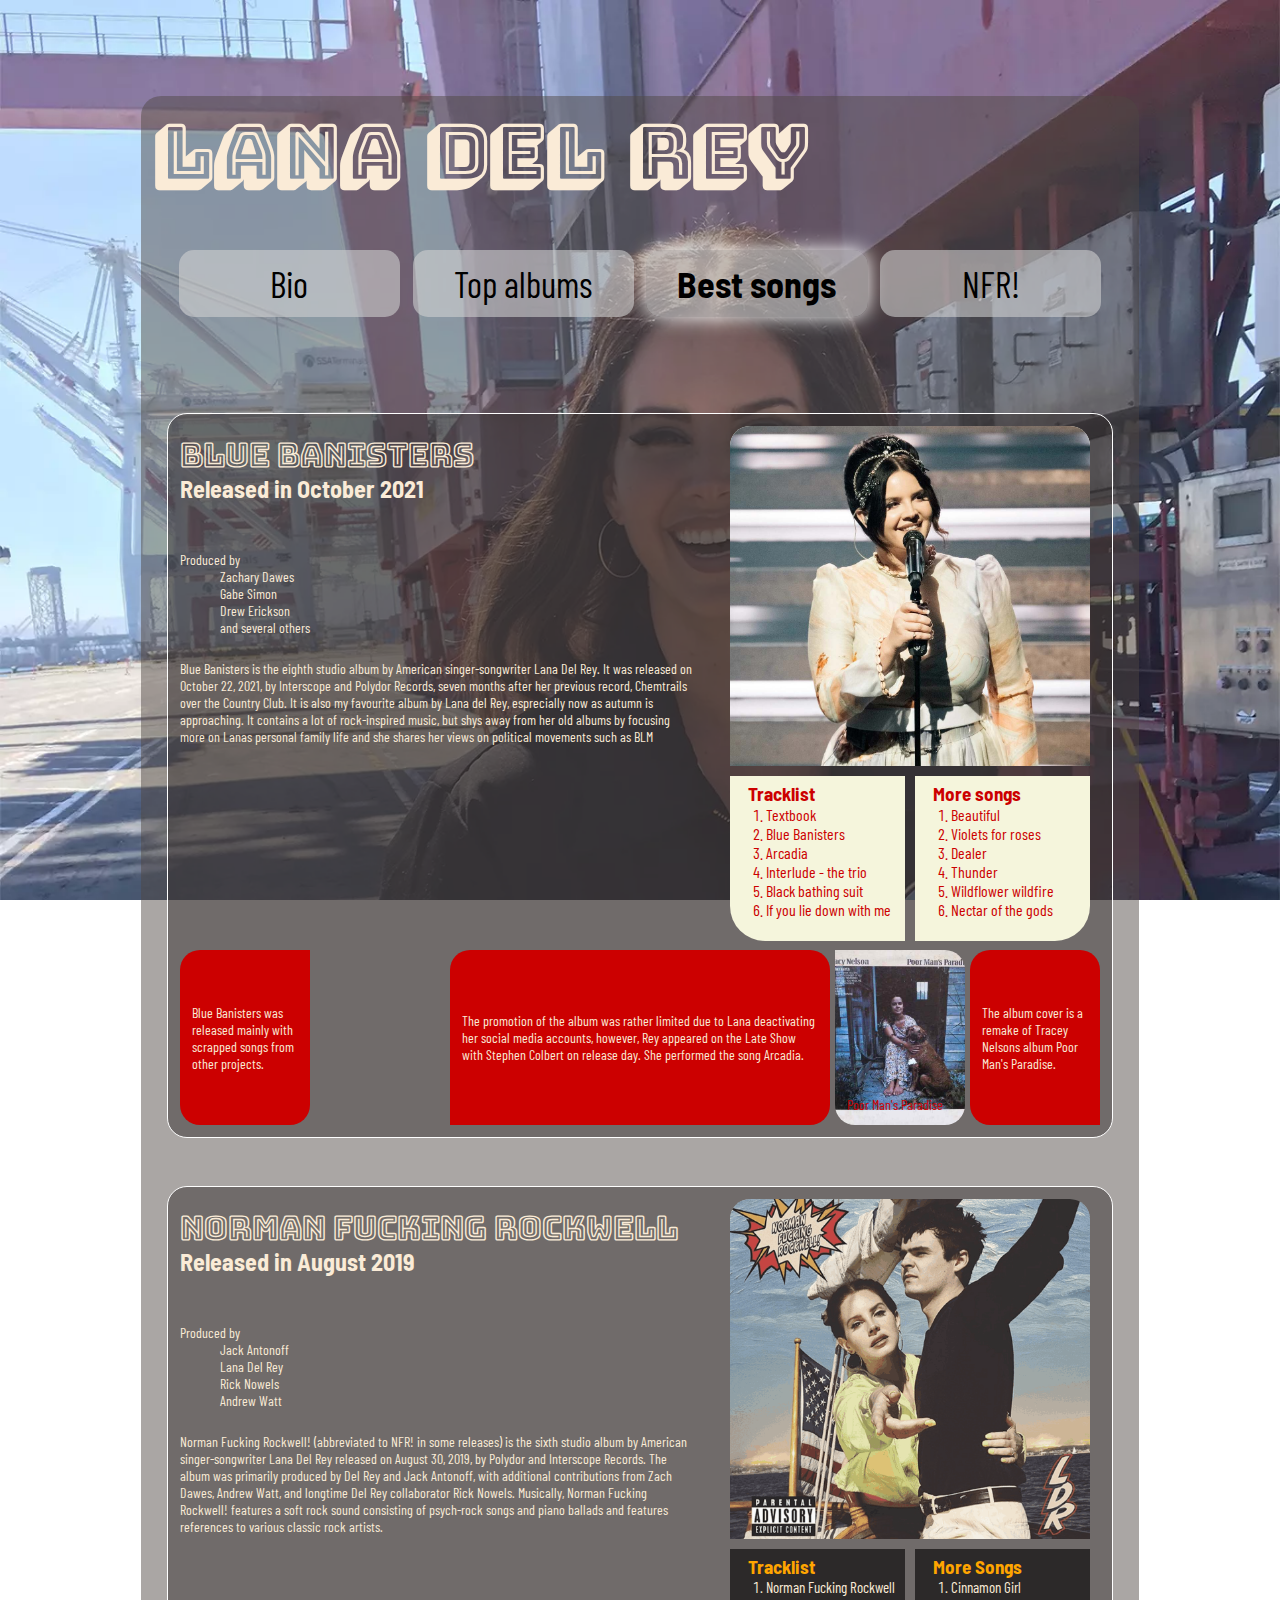
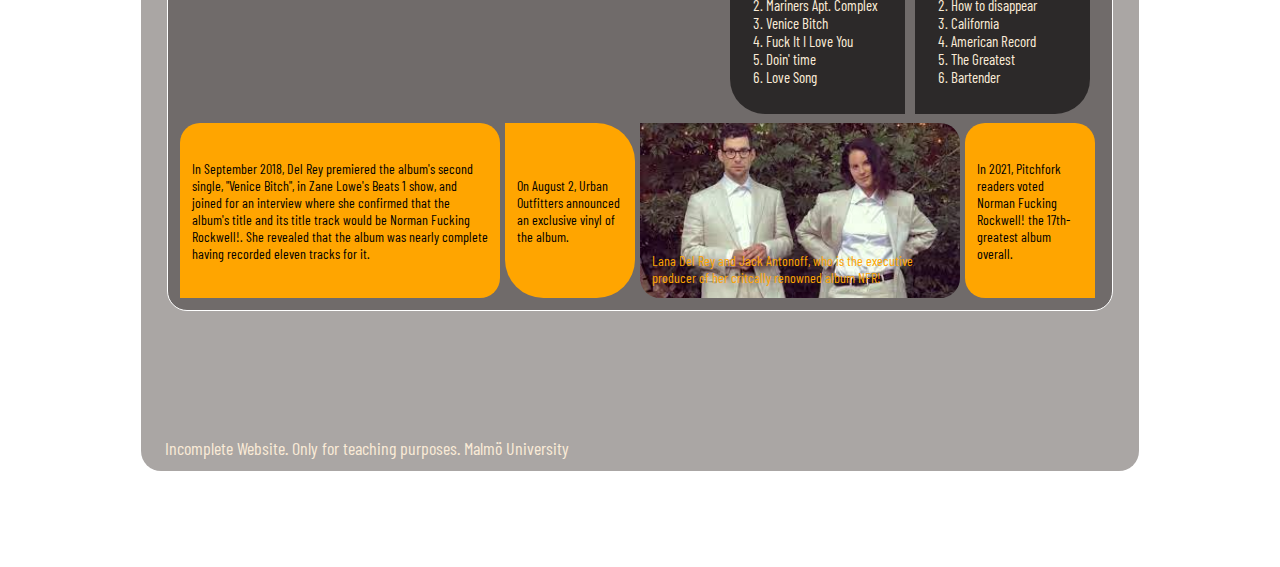
==== commit 481105d6: "v1.1" ====
--- a/Index.html
+++ b/Index.html
@@ -5,11 +5,10 @@
         <title>Lana Del Rey</title>
         <link rel="stylesheet" href="common.css">
         <link rel="stylesheet" href="desktop.css" media="(min-width: 501px)">
-        <link rel="stylesheet" href="mobile.css" media="(max-width:500px)">
-       
+        <link rel="stylesheet" href="mobile.css" media="(max-width:500px)">   
     </head>
     <body>
-        <main> <h1> Lana Del Rey</h1>
+        <main><h1> Lana Del Rey</h1>
             <nav>
                 <a href="Index.html">Bio</a>
                 <a href="google.com">Top albums</a>
@@ -30,8 +29,8 @@
                             </ul>
                         <p>Blue Banisters is the eighth studio album by American singer-songwriter Lana Del Rey. It was released on October 22, 2021, by Interscope and Polydor Records, seven months after her previous record, Chemtrails over the Country Club. It is also my favourite album by Lana del Rey, esprecially now as autumn is approaching. It contains a lot of rock-inspired music, but shys away from her old albums by focusing more on Lanas personal family life and she shares her views on political movements such as BLM</p>
                     </div>
-                    <img src="./Assets/Images/Croppedbb.jpg" alt="Cover art for blue banisters">
-                    <img src="./Assets/Images/Croppedbg2(1).jpg" alt="Lana Del Ret">
+                    <img src="./Assets/Images/bb.jpg" alt="Cover art for blue banisters">
+                    <img src="./Assets/Images/LDRStair.jpg" alt="Lana Del Ret">
                     <div class="beige"><h3>Tracklist</h3>
                         <ol>
                             <li>Textbook</li>
@@ -75,8 +74,8 @@
                         </ul>
                         <p>Norman Fucking Rockwell! (abbreviated to NFR! in some releases) is the sixth studio album by American singer-songwriter Lana Del Rey released on August 30, 2019, by Polydor and Interscope Records. The album was primarily produced by Del Rey and Jack Antonoff, with additional contributions from Zach Dawes, Andrew Watt, and longtime Del Rey collaborator Rick Nowels. Musically, Norman Fucking Rockwell! features a soft rock sound consisting of psych-rock songs and piano ballads and features references to various classic rock artists.</p>
                     </div> 
-                    <img src="./Assets/Images/Cropped_Image.png" alt="norman rockwell">
-                    <img src="./Assets/Images/nfr(1).png" alt="Norman fucking Rockwell cover art">
+                    <img src="./Assets/Images/normanrock.png" alt="norman rockwell">
+                    <img src="./Assets/Images/nfr.png" alt="Norman fucking Rockwell cover art">
                     <div class="black">
                         <h3>Tracklist</h3>
                         <ol>
@@ -94,18 +93,17 @@
                             <li>Cinnamon Girl</li>
                             <li>How to disappear</li>
                             <li>California</li>
-                            <li>Next Best American Record</li>
+                            <li>American Record</li>
                             <li>The Greatest</li>
                             <li>Bartender</li>
                         </ol>
                     </div>
                 </article>
-                    <div id="second">
-                        <div class="orange"><p>In September 2018, Del Rey premiered the album's second single, "Venice Bitch", in Zane Lowe's Beats 1 show, and joined for an interview where she confirmed that the album's title and its title track would be Norman Fucking Rockwell!. She revealed that the album was nearly complete having recorded eleven tracks for it.</p></div>
-                        <div class="orange"><p>On August 2, Urban Outfitters announced an exclusive vinyl of the album.</p></div>
-                        <div class="orange"><p>Lana Del Rey and Jack Antonoff, who is the executive producer of her critcally renowned album NFR!</p></div>
-                        <div class="orange"><p>In 2021, Pitchfork readers voted Norman Fucking Rockwell! the 17th-greatest album overall.</p></div>
-                    </div>
+                <div id="second">
+                    <div class="orange"><p>In September 2018, Del Rey premiered the album's second single, "Venice Bitch", in Zane Lowe's Beats 1 show, and joined for an interview where she confirmed that the album's title and its title track would be Norman Fucking Rockwell!. She revealed that the album was nearly complete having recorded eleven tracks for it.</p></div>
+                    <div class="orange"><p>On August 2, Urban Outfitters announced an exclusive vinyl of the album.</p></div>
+                    <div class="orange"><p>Lana Del Rey and Jack Antonoff, who is the executive producer of her critcally renowned album NFR!</p></div>
+                    <div class="orange"><p>In 2021, Pitchfork readers voted Norman Fucking Rockwell! the 17th-greatest album overall.</p></div>
                 </div>
             </div>
             <footer>
--- a/common.css
+++ b/common.css
@@ -58,7 +58,6 @@
     background-color: rgba(211, 211, 211, 0.58);
     border-radius:15px;
     text-align: center;
-    align-self: center;
     font-family: "Barlow condensed";
     font-size: 3vw;
     margin-bottom: 8vw;
@@ -75,14 +74,12 @@
     background-color: rgba(211, 211, 211, 0.58);
     border-radius:15px;
     text-align: center;
-    align-self: center;
     font-family: "Barlow Semincondensed";
     font-size: 3vw;
     margin-bottom: 8vw;
 }
 
 h1 {
-    margin-top: 0;
     margin-bottom: 10vh;
     font-family: "Bungee Shadee";
     font-size: 7vh;
--- a/desktop.css
+++ b/desktop.css
@@ -220,9 +220,6 @@
 }
 
 #second div:nth-child(3) {
-    background-image: url(./Assets/Images/jackandlana.jpg);
-    background-size: cover;
-    background-position: center;
     padding: 1vw;
     grid-column: 3;
     border-radius: 0 20px 20px 20px;
@@ -306,7 +303,7 @@
     article {
         display: grid;
         grid-template-columns: 550px 180px 180px;
-        grid-template-rows: 320px 174px ;
+        grid-template-rows: 340px 174px;
     }
 
     article div:nth-of-type(1) {
--- a/mobile.css
+++ b/mobile.css
@@ -11,7 +11,6 @@
     margin-right:3vw;
     padding-top: 10px;
     padding-bottom: 10px;
-    list-style: none;
     font-size: 100%;
 }
 
@@ -64,7 +63,6 @@
     grid-column: 1/5;
     border-radius: 20px 20px 0px 0px;
     width: 100%;
-    height: auto;
     object-fit: cover;
     transition: opacity 0.5s ease-in-out;
 }
@@ -75,7 +73,6 @@
 
 article ol {
     padding-left: 3vw;
-    margin:0;
     overflow: hidden;
 }
 
@@ -90,7 +87,6 @@
 aside>div{
     grid-column: 1;
     border-radius: 20px 0 20px 20px;
-    align-items: center;
 }
 
 aside div {
